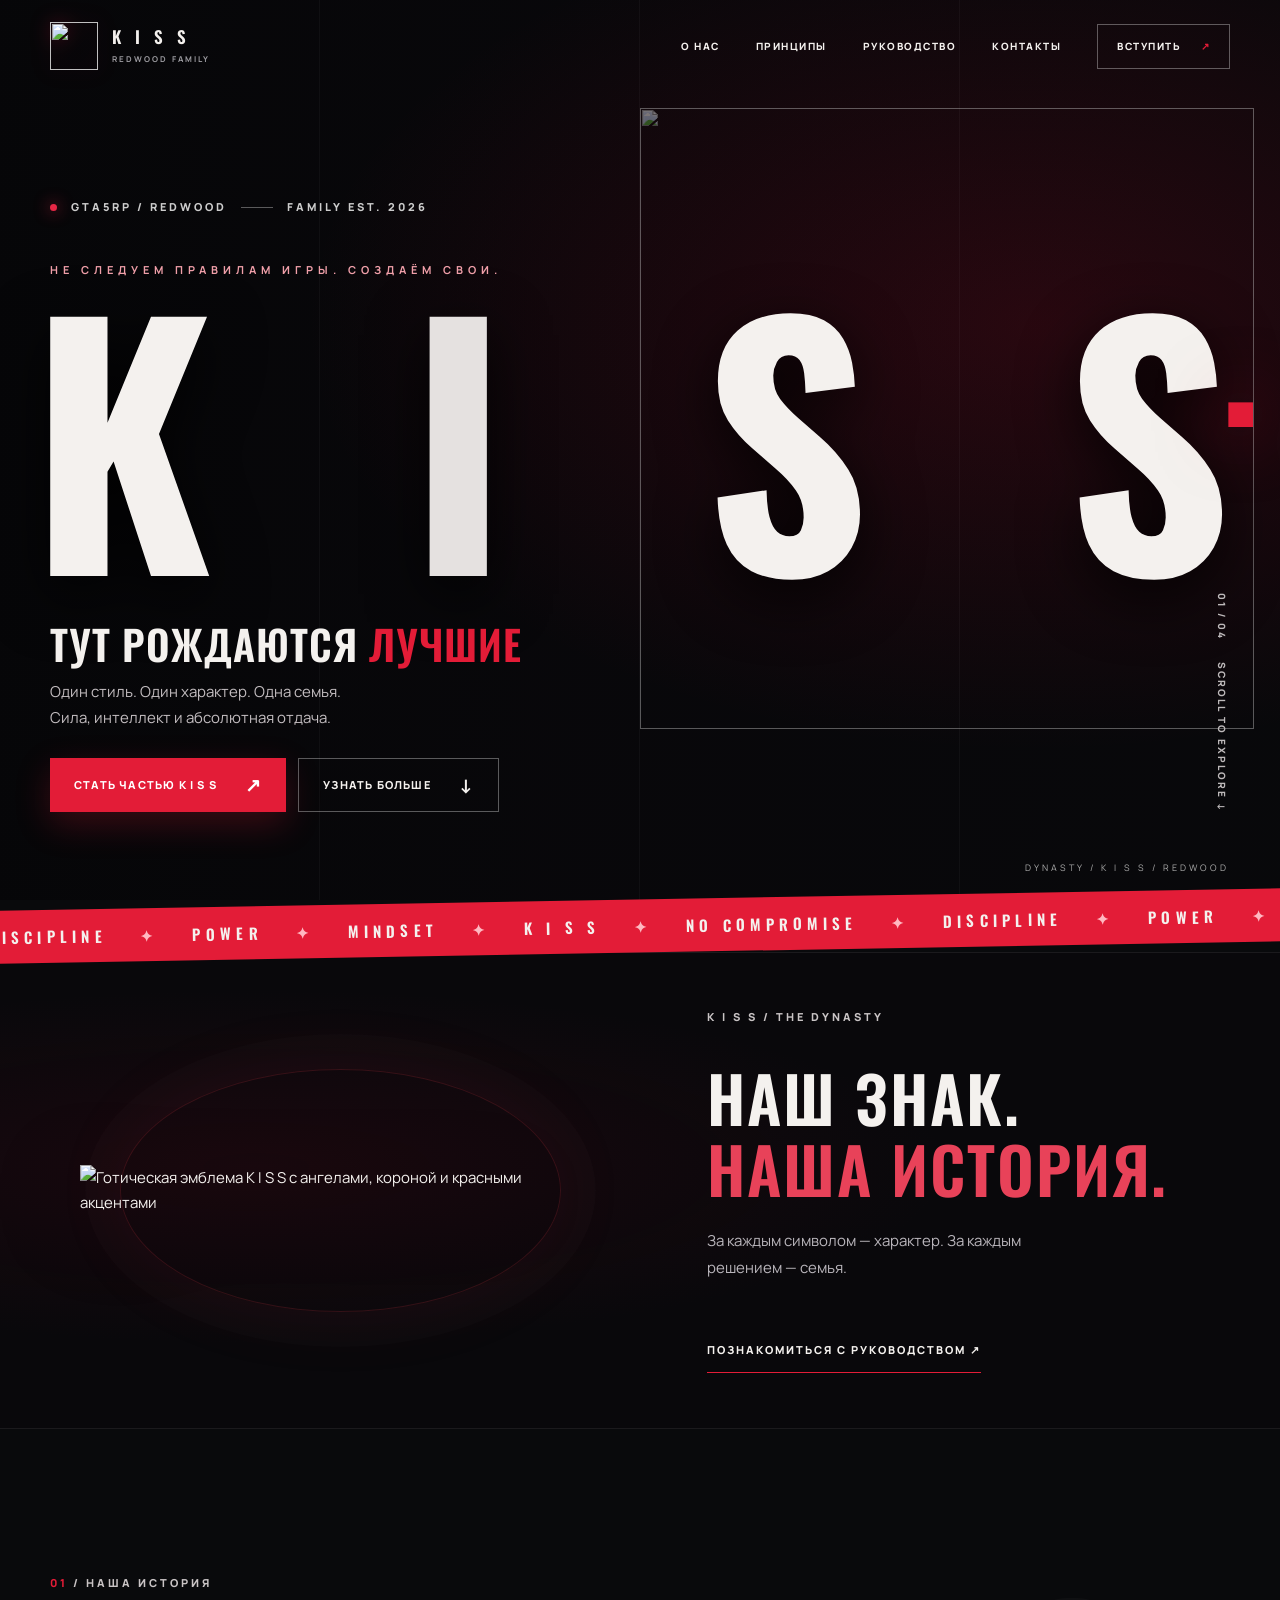
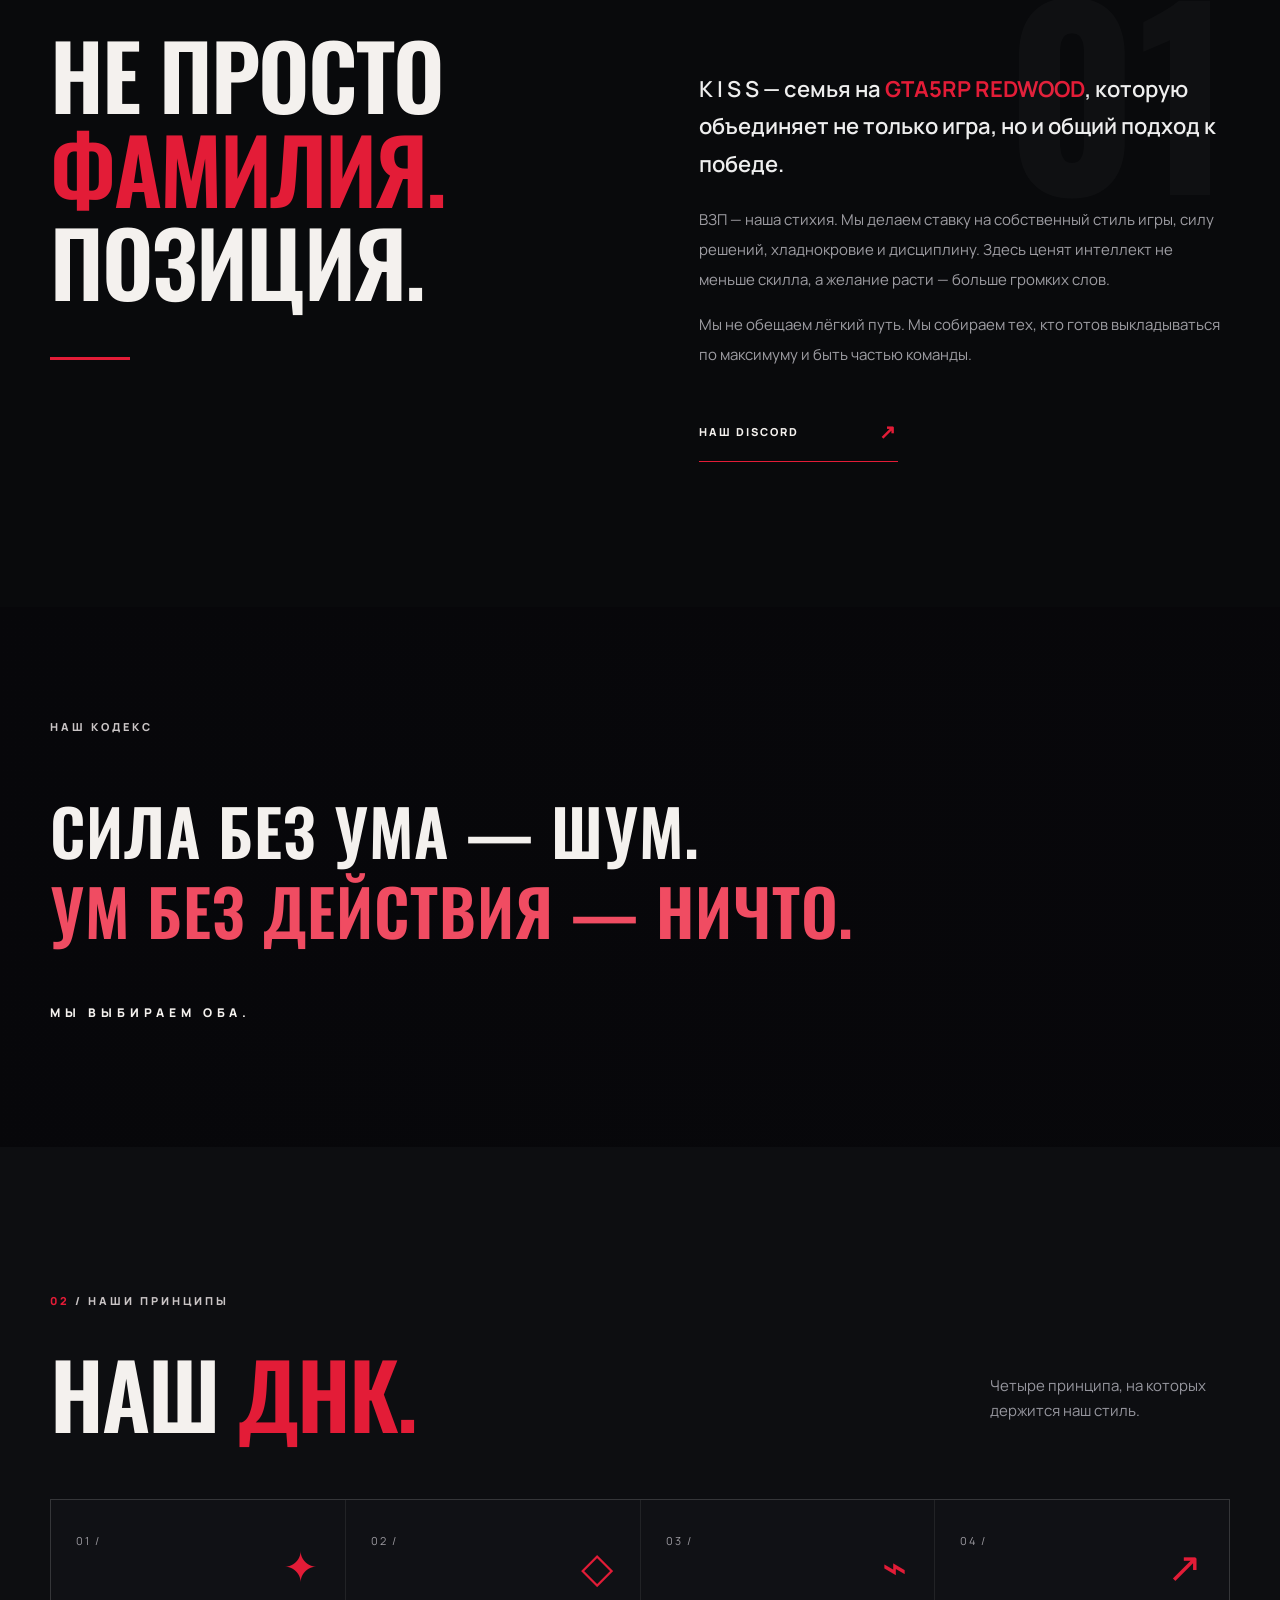
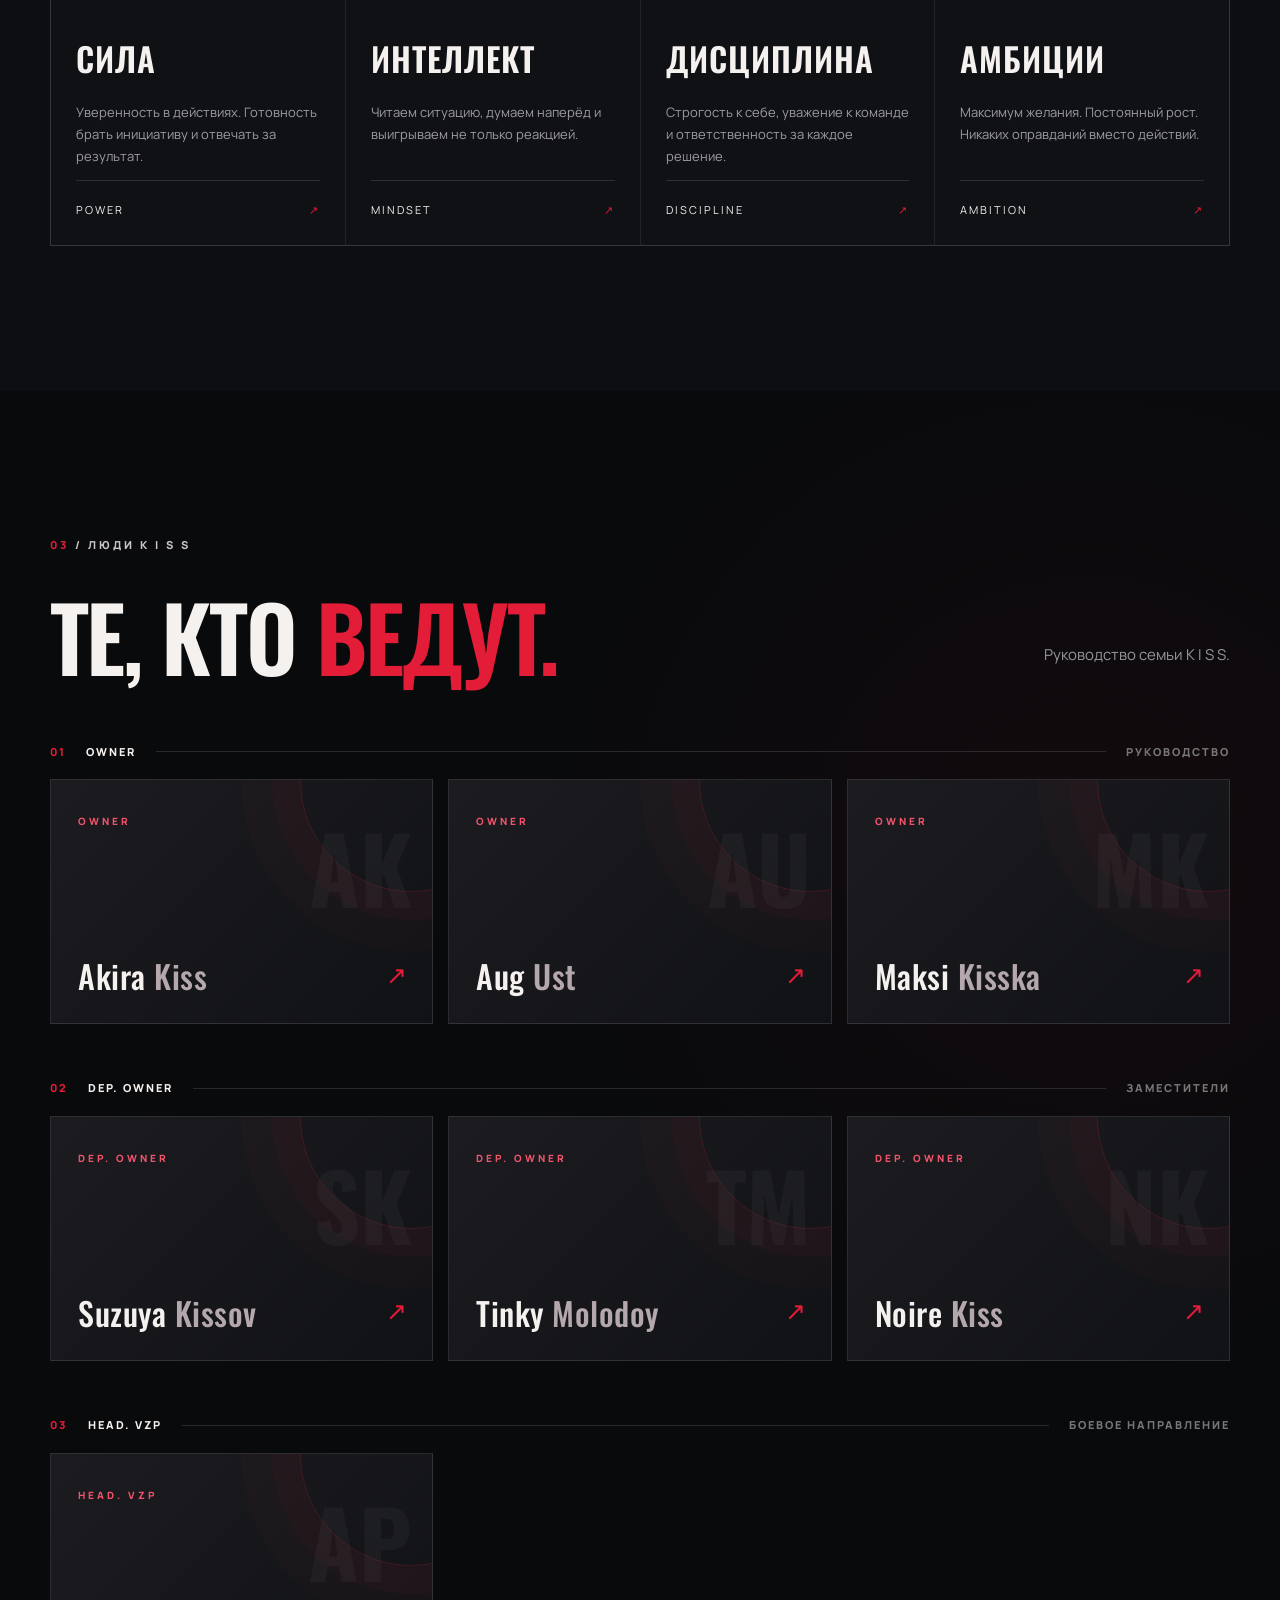
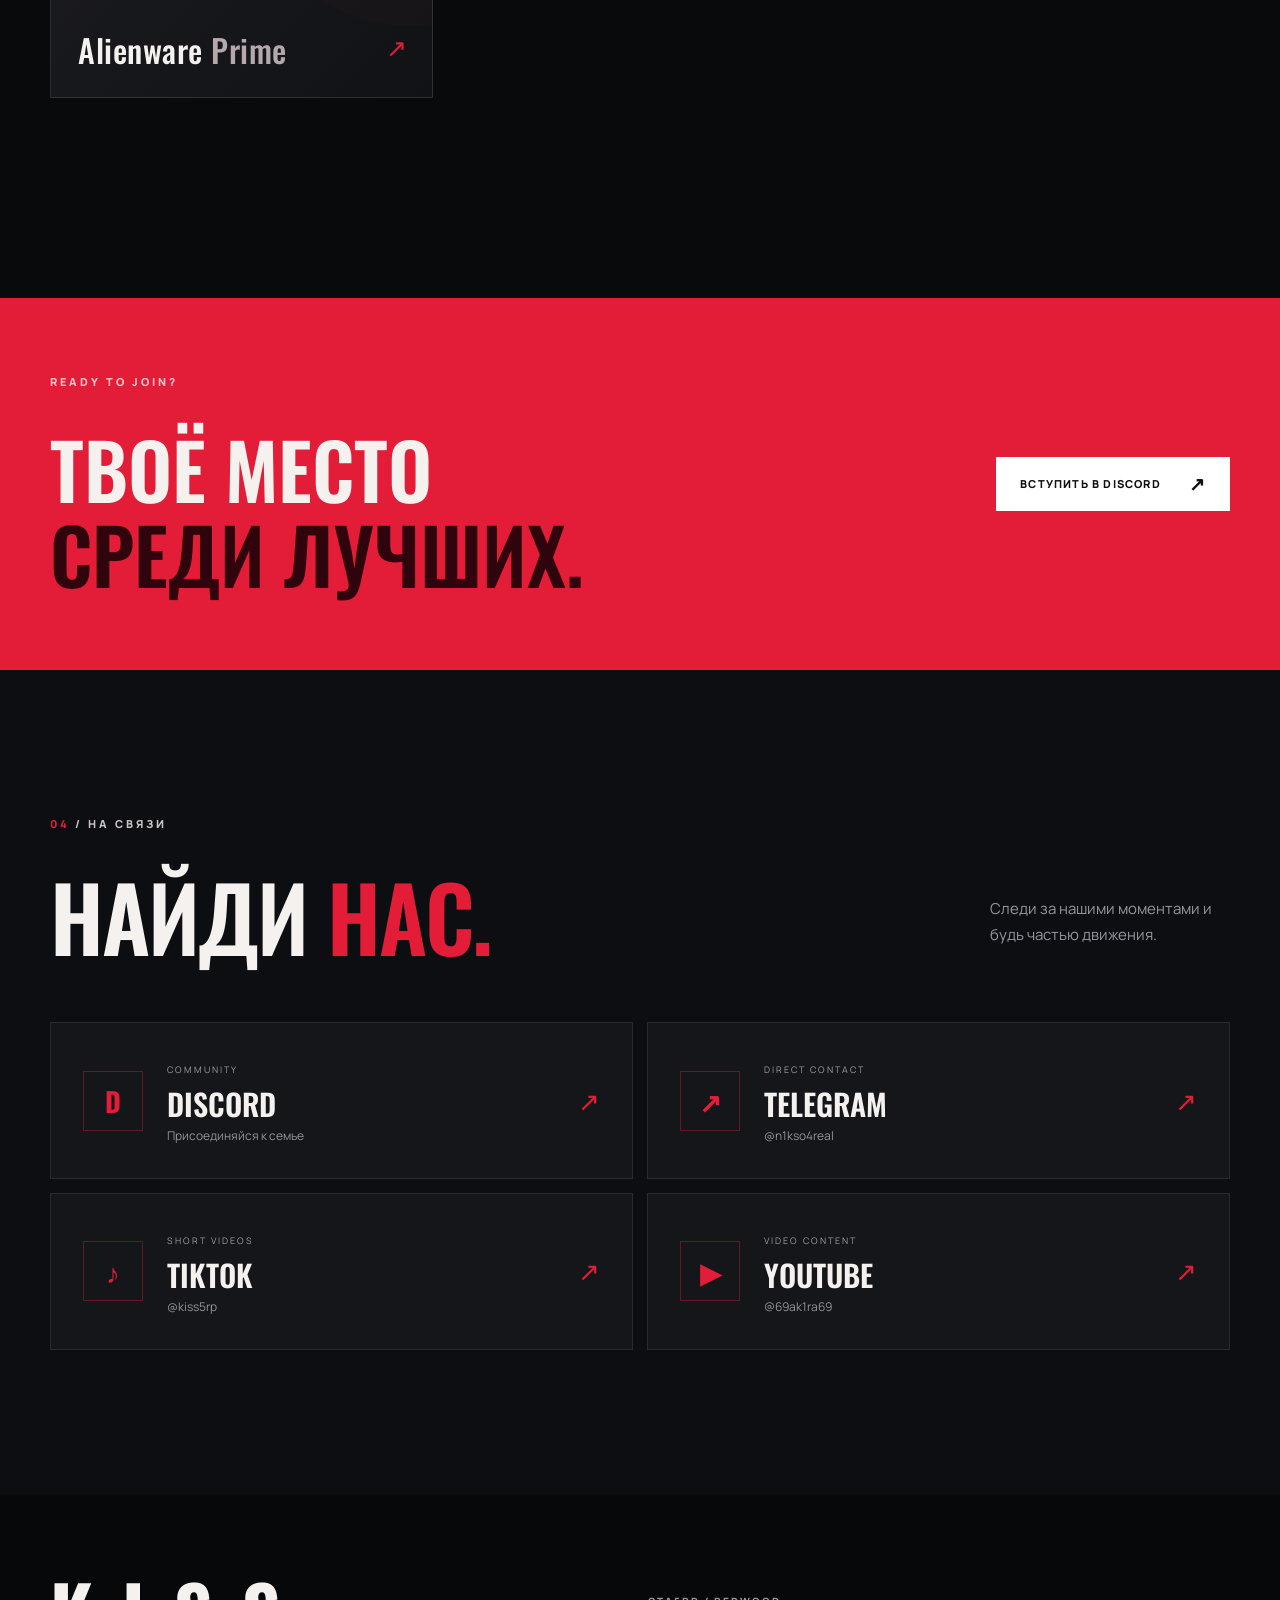
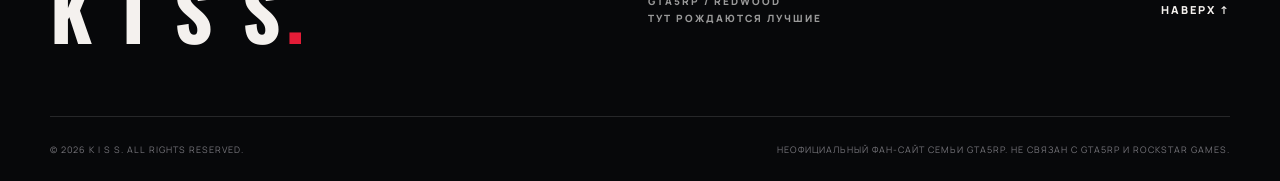
==== index.html @ 3b46d22e "Add files via upload" ====
<!doctype html><html lang="ru"><head><meta charset="utf-8"><meta name="viewport" content="width=device-width, initial-scale=1"><meta name="theme-color" content="#08090b"><meta name="description" content="K I S S — семья GTA5RP REDWOOD. Тут рождаются лучшие. ВЗП, дисциплина, стиль и характер. Присоединяйся к K I S S."><meta property="og:type" content="website"><meta property="og:title" content="K I S S — Тут рождаются лучшие"><meta property="og:description" content="Официальный сайт семьи K I S S на GTA5RP REDWOOD"><meta property="og:image" content="assets/kiss-banner.webp"><title>K I S S — Тут рождаются лучшие | GTA5RP REDWOOD</title><link rel="icon" type="image/svg+xml" href="assets/favicon.svg"><link rel="preconnect" href="https://fonts.googleapis.com"><link rel="preconnect" href="https://fonts.gstatic.com" crossorigin><link href="https://fonts.googleapis.com/css2?family=Manrope:wght@400;500;600;700;800&family=Oswald:wght@400;500;600;700&display=swap" rel="stylesheet"><link rel="stylesheet" href="styles.css"><script defer src="script.js"></script></head><body><div class="progress" id="progress"></div><div class="noise" aria-hidden="true"></div><header class="header" id="header"><a class="brand" href="#home" aria-label="KISS — на главную"><img class="brand-emblem" src="assets/kiss-logo-transparent.png" alt="" width="48" height="48"><span class="brand-word">K I S S<small>REDWOOD FAMILY</small></span></a><nav class="nav" id="nav" aria-label="Основная навигация"><a href="#about">О НАС</a><a href="#values">ПРИНЦИПЫ</a><a href="#leadership">РУКОВОДСТВО</a><a href="#contact">КОНТАКТЫ</a><a class="nav-join" href="https://discord.gg/c2Ax8FFtsc" target="_blank" rel="noopener noreferrer">ВСТУПИТЬ <span>↗</span></a></nav><button class="menu-toggle" id="menuToggle" aria-label="Открыть меню" aria-expanded="false" aria-controls="nav"><span></span><span></span><span></span></button></header><main><section class="hero" id="home"><div class="hero-bg"></div><div class="hero-glow"></div><div class="hero-lines"></div><img class="hero-emblem" src="assets/kiss-logo-transparent.png" alt="" aria-hidden="true" fetchpriority="high"><div class="hero-inner container"><div class="hero-overline reveal"><span class="status-dot"></span> GTA5RP / REDWOOD <span class="overline-rule"></span> FAMILY EST. 2026</div><p class="hero-kicker reveal">НЕ СЛЕДУЕМ ПРАВИЛАМ ИГРЫ. СОЗДАЁМ СВОИ.</p><h1 class="hero-title reveal" aria-label="KISS"><span>K</span><span>I</span><span>S</span><span>S<span class="title-period">.</span></span></h1><div class="hero-bottom reveal"><div><h2>ТУТ РОЖДАЮТСЯ <em>ЛУЧШИЕ</em></h2><p>Один стиль. Один характер. Одна семья.<br>Сила, интеллект и абсолютная отдача.</p><div class="hero-buttons"><a class="button button-red" href="https://discord.gg/c2Ax8FFtsc" target="_blank" rel="noopener noreferrer">СТАТЬ ЧАСТЬЮ K I S S <span>↗</span></a><a class="button button-outline" href="#about">УЗНАТЬ БОЛЬШЕ <span>↓</span></a></div></div><div class="hero-side"><span>01 / 04</span><span>SCROLL TO EXPLORE ↓</span></div></div></div><div class="hero-index">DYNASTY / K I S S / REDWOOD</div></section><div class="ticker" aria-label="Девиз семьи"><div class="ticker-track" aria-hidden="true"><span>DISCIPLINE <b>✦</b> POWER <b>✦</b> MINDSET <b>✦</b> K I S S <b>✦</b> NO COMPROMISE <b>✦</b> DISCIPLINE <b>✦</b> POWER <b>✦</b> MINDSET <b>✦</b> K I S S <b>✦</b> NO COMPROMISE <b>✦</b></span><span>DISCIPLINE <b>✦</b> POWER <b>✦</b> MINDSET <b>✦</b> K I S S <b>✦</b> NO COMPROMISE <b>✦</b> DISCIPLINE <b>✦</b> POWER <b>✦</b> MINDSET <b>✦</b> K I S S <b>✦</b> NO COMPROMISE <b>✦</b></span></div></div><section class="brand-reveal" aria-label="Эмблема семьи K I S S"><div class="container brand-reveal-inner"><div class="brand-reveal-art"><img src="assets/kiss-logo-transparent.png" alt="Готическая эмблема K I S S с ангелами, короной и красными акцентами" loading="lazy"></div><div class="brand-reveal-copy"><div class="eyebrow">K I S S / THE DYNASTY</div><h2>НАШ ЗНАК.<br><span>НАША ИСТОРИЯ.</span></h2><p>За каждым символом — характер. За каждым решением — семья.</p><a href="#leadership" class="text-link">ПОЗНАКОМИТЬСЯ С РУКОВОДСТВОМ ↗</a></div></div></section><section class="section about" id="about"><div class="container about-grid"><div class="section-left reveal"><div class="eyebrow"><span>01</span> / НАША ИСТОРИЯ</div><h2 class="section-title">НЕ ПРОСТО<br><span>ФАМИЛИЯ.</span><br>ПОЗИЦИЯ.</h2><div class="red-line"></div></div><div class="about-right reveal"><div class="section-watermark">01</div><p class="lead">K I S S — семья на <strong>GTA5RP REDWOOD</strong>, которую объединяет не только игра, но и общий подход к победе.</p><p>ВЗП — наша стихия. Мы делаем ставку на собственный стиль игры, силу решений, хладнокровие и дисциплину. Здесь ценят интеллект не меньше скилла, а желание расти — больше громких слов.</p><p>Мы не обещаем лёгкий путь. Мы собираем тех, кто готов выкладываться по максимуму и быть частью команды.</p><a class="text-link" href="https://discord.gg/c2Ax8FFtsc" target="_blank" rel="noopener noreferrer">НАШ DISCORD <span>↗</span></a></div></div></section><section class="statement"><div class="statement-shade"></div><div class="container statement-content reveal"><div class="eyebrow">НАШ КОДЕКС</div><h2>СИЛА БЕЗ УМА — ШУМ.<br><span>УМ БЕЗ ДЕЙСТВИЯ — НИЧТО.</span></h2><p>МЫ ВЫБИРАЕМ ОБА.</p></div></section><section class="section principles" id="values"><div class="container"><div class="section-heading reveal"><div><div class="eyebrow"><span>02</span> / НАШИ ПРИНЦИПЫ</div><h2 class="section-title">НАШ <span>ДНК.</span></h2></div><p>Четыре принципа, на которых держится наш стиль.</p></div><div class="principle-grid"><article class="principle reveal"><div class="principle-top"><span>01 /</span><span class="symbol">✦</span></div><h3>СИЛА</h3><p>Уверенность в действиях. Готовность брать инициативу и отвечать за результат.</p><div class="card-bottom">POWER <span>↗</span></div></article><article class="principle reveal"><div class="principle-top"><span>02 /</span><span class="symbol">◇</span></div><h3>ИНТЕЛЛЕКТ</h3><p>Читаем ситуацию, думаем наперёд и выигрываем не только реакцией.</p><div class="card-bottom">MINDSET <span>↗</span></div></article><article class="principle reveal"><div class="principle-top"><span>03 /</span><span class="symbol">⌁</span></div><h3>ДИСЦИПЛИНА</h3><p>Строгость к себе, уважение к команде и ответственность за каждое решение.</p><div class="card-bottom">DISCIPLINE <span>↗</span></div></article><article class="principle reveal"><div class="principle-top"><span>04 /</span><span class="symbol">↗</span></div><h3>АМБИЦИИ</h3><p>Максимум желания. Постоянный рост. Никаких оправданий вместо действий.</p><div class="card-bottom">AMBITION <span>↗</span></div></article></div></div></section><section class="section leadership" id="leadership"><div class="container"><div class="section-heading reveal"><div><div class="eyebrow"><span>03</span> / ЛЮДИ K I S S</div><h2 class="section-title">ТЕ, КТО <span>ВЕДУТ.</span></h2></div><p>Руководство семьи K I S S.</p></div><div class="leader-group reveal"><div class="group-title"><span>01</span> OWNER <i></i><span>РУКОВОДСТВО</span></div><div class="leader-grid"><article class="leader"><div class="leader-mark">AK</div><span class="leader-role">OWNER</span><h3>Akira <span>Kiss</span></h3><div class="leader-arrow">↗</div></article><article class="leader"><div class="leader-mark">AU</div><span class="leader-role">OWNER</span><h3>Aug <span>Ust</span></h3><div class="leader-arrow">↗</div></article><article class="leader"><div class="leader-mark">MK</div><span class="leader-role">OWNER</span><h3>Maksi <span>Kisska</span></h3><div class="leader-arrow">↗</div></article></div></div><div class="leader-group reveal"><div class="group-title"><span>02</span> DEP. OWNER <i></i><span>ЗАМЕСТИТЕЛИ</span></div><div class="leader-grid"><article class="leader"><div class="leader-mark">SK</div><span class="leader-role">DEP. OWNER</span><h3>Suzuya <span>Kissov</span></h3><div class="leader-arrow">↗</div></article><article class="leader"><div class="leader-mark">TM</div><span class="leader-role">DEP. OWNER</span><h3>Tinky <span>Molodoy</span></h3><div class="leader-arrow">↗</div></article><article class="leader"><div class="leader-mark">NK</div><span class="leader-role">DEP. OWNER</span><h3>Noire <span>Kiss</span></h3><div class="leader-arrow">↗</div></article></div></div><div class="leader-group reveal"><div class="group-title"><span>03</span> HEAD. VZP <i></i><span>БОЕВОЕ НАПРАВЛЕНИЕ</span></div><div class="leader-grid single"><article class="leader"><div class="leader-mark">AP</div><span class="leader-role">HEAD. VZP</span><h3>Alienware <span>Prime</span></h3><div class="leader-arrow">↗</div></article></div></div></div></section><section class="join-banner"><div class="container join-inner reveal"><div><div class="eyebrow">READY TO JOIN?</div><h2>ТВОЁ МЕСТО<br><span>СРЕДИ ЛУЧШИХ.</span></h2></div><a href="https://discord.gg/c2Ax8FFtsc" class="button button-white" target="_blank" rel="noopener noreferrer">ВСТУПИТЬ В DISCORD <span>↗</span></a></div></section><section class="section contacts" id="contact"><div class="container"><div class="section-heading reveal"><div><div class="eyebrow"><span>04</span> / НА СВЯЗИ</div><h2 class="section-title">НАЙДИ <span>НАС.</span></h2></div><p>Следи за нашими моментами и будь частью движения.</p></div><div class="social-grid"><a class="social reveal" href="https://discord.gg/c2Ax8FFtsc" target="_blank" rel="noopener noreferrer"><div class="social-icon">D</div><div><span>COMMUNITY</span><h3>DISCORD</h3><p>Присоединяйся к семье</p></div><span class="social-arrow">↗</span></a><a class="social reveal" href="https://t.me/n1kso4real" target="_blank" rel="noopener noreferrer"><div class="social-icon">↗</div><div><span>DIRECT CONTACT</span><h3>TELEGRAM</h3><p>@n1kso4real</p></div><span class="social-arrow">↗</span></a><a class="social reveal" href="https://www.tiktok.com/@kiss5rp" target="_blank" rel="noopener noreferrer"><div class="social-icon">♪</div><div><span>SHORT VIDEOS</span><h3>TIKTOK</h3><p>@kiss5rp</p></div><span class="social-arrow">↗</span></a><a class="social reveal" href="https://youtube.com/@69ak1ra69?si=kZsEJ0E_-ie5-EGe" target="_blank" rel="noopener noreferrer"><div class="social-icon">▶</div><div><span>VIDEO CONTENT</span><h3>YOUTUBE</h3><p>@69ak1ra69</p></div><span class="social-arrow">↗</span></a></div></div></section></main><footer class="footer"><div class="container footer-top"><div class="footer-logo">K I S S<span>.</span></div><div>GTA5RP / REDWOOD<br>ТУТ РОЖДАЮТСЯ ЛУЧШИЕ</div><a href="#home">НАВЕРХ ↑</a></div><div class="container footer-bottom"><span>© <span id="year">2026</span> K I S S. ALL RIGHTS RESERVED.</span><span>НЕОФИЦИАЛЬНЫЙ ФАН-САЙТ СЕМЬИ GTA5RP. НЕ СВЯЗАН С GTA5RP И ROCKSTAR GAMES.</span></div></footer></body></html>
---- styles.css ----
:root{--bg:#090a0c;--surface:#111216;--muted:#9999a1;--red:#e31c37;--line:#ffffff20;--white:#f4f1ee}*{box-sizing:border-box}html{scroll-behavior:smooth;scroll-padding-top:90px}body{margin:0;background:var(--bg);color:var(--white);font:15px/1.7 Manrope,Arial,sans-serif;overflow-x:hidden}::selection{background:var(--red);color:#fff}a{color:inherit;text-decoration:none}button{font:inherit}button,a{-webkit-tap-highlight-color:transparent}a:focus-visible,button:focus-visible{outline:2px solid #ff7181;outline-offset:5px}.container{width:min(1320px,calc(100% - 100px));margin:auto}.noise{position:fixed;inset:0;z-index:20;pointer-events:none;opacity:.1;background-image:url('assets/noise.svg');background-size:180px}.progress{position:fixed;top:0;left:0;height:2px;width:0;background:var(--red);z-index:101;box-shadow:0 0 20px var(--red)}.header{height:92px;display:flex;align-items:center;justify-content:space-between;padding:0 max(50px,calc((100vw - 1320px)/2));position:fixed;z-index:100;top:0;left:0;right:0;transition:background .3s,height .3s,border .3s}.header.scrolled{height:76px;background:#08090bed;backdrop-filter:blur(18px);border-bottom:1px solid var(--line)}.brand{display:flex;gap:14px;align-items:center}.brand-icon{font:700 39px/.9 Oswald;letter-spacing:-5px}.brand-icon .red{color:var(--red)}.brand-word{font:600 17px/1.1 Oswald;letter-spacing:5px}.brand-word small{display:block;font:700 8px Manrope;letter-spacing:2px;color:#9d9ca1;margin-top:7px}.nav{display:flex;gap:36px;align-items:center}.nav>a{font-size:10px;letter-spacing:1.5px;font-weight:800;transition:color .2s}.nav>a:hover{color:#ff5268}.nav .nav-join{padding:13px 19px;border:1px solid #ffffff55}.nav-join span{color:var(--red);margin-left:16px}.menu-toggle{display:none}.hero{min-height:790px;height:min(920px,100svh);position:relative;isolation:isolate;display:flex;align-items:center;overflow:hidden;background:#08090b}.hero-bg{position:absolute;inset:0;z-index:-3;background:linear-gradient(90deg,#06070ae8 4%,#09090bd1 50%,#08090b6b 100%),linear-gradient(0deg,#08090b 0%,transparent 34%),url('assets/cinematic-bg.svg') center/cover no-repeat}.hero-glow{position:absolute;inset:-20%;z-index:-2;background:radial-gradient(ellipse at 72% 40%,#b5092730,transparent 40%);animation:breathe 7s ease-in-out infinite}.hero-lines{position:absolute;inset:0;z-index:-1;background:repeating-linear-gradient(90deg,transparent 0,transparent calc(25% - 1px),#ffffff09 calc(25% - 1px),#ffffff09 25%);mask-image:linear-gradient(90deg,transparent,#000 20%,#000 80%,transparent)}.hero-inner{padding-top:110px}.hero-overline,.eyebrow{font-size:11px;font-weight:800;letter-spacing:3px}.hero-overline{display:flex;align-items:center;gap:14px;color:#ccc}.status-dot{width:7px;height:7px;border-radius:50%;background:#e52745;box-shadow:0 0 16px #e52745;animation:breathe 2s infinite}.overline-rule{height:1px;width:32px;background:#ffffff55}.hero-kicker{font-size:11px;letter-spacing:5px;font-weight:700;color:#f1a0aa;margin:44px 0 0}.hero-title{font:700 clamp(160px,25vw,390px)/.95 Oswald,sans-serif;letter-spacing:-.055em;display:flex;justify-content:space-between;margin:0 -12px 10px -19px;text-shadow:0 18px 60px #000c}.hero-title>span{display:inline-block}.hero-title>span:nth-child(2){color:#e5e1e0}.title-period{color:var(--red);font-size:.5em;vertical-align:top;margin-left:8px;text-shadow:0 0 70px #e31c3788}.hero-bottom{display:flex;align-items:end;justify-content:space-between;gap:30px}.hero-bottom h2{font:600 clamp(26px,3.2vw,48px)/1.15 Oswald;letter-spacing:1px;margin:0 0 12px}.hero-bottom h2 em{color:var(--red);font-style:normal}.hero-bottom p{color:#c3bdc0;margin:0 0 28px}.hero-buttons{display:flex;gap:12px;flex-wrap:wrap}.button{min-height:54px;padding:0 24px;display:inline-flex;align-items:center;justify-content:space-between;gap:28px;font-size:11px;font-weight:800;letter-spacing:1.2px;transition:transform .2s,background .2s,box-shadow .2s}.button:hover{transform:translateY(-4px)}.button span{font-size:19px}.button-red{background:var(--red);color:#fff;box-shadow:0 12px 35px #e31c373b}.button-red:hover{background:#ff304c;box-shadow:0 18px 45px #e31c3766}.button-outline{border:1px solid #ffffff55}.button-outline:hover{background:#ffffff16}.hero-side{display:flex;gap:22px;writing-mode:vertical-rl;font-size:10px;font-weight:800;letter-spacing:2px;color:#bdb9ba}.hero-index{position:absolute;bottom:25px;right:4%;font-size:9px;letter-spacing:3px;color:#aaa}.ticker{overflow:hidden;background:var(--red);padding:15px 0;white-space:nowrap;transform:rotate(-1deg) scale(1.02);position:relative;z-index:2}.ticker-track{display:flex;width:max-content;animation:marquee 33s linear infinite}.ticker-track>span{font:600 15px Oswald;letter-spacing:5px;padding-right:36px}.ticker b{padding:0 24px;color:#ffb8c1}.section{padding:145px 0}.about-grid{display:grid;grid-template-columns:1fr 1fr;gap:10%}.eyebrow{color:#c9c4c5;margin-bottom:35px}.eyebrow span{color:var(--red)}.section-title{font:600 clamp(58px,7vw,110px)/1.04 Oswald;letter-spacing:-2px;margin:0}.section-title span{color:var(--red)}.red-line{width:80px;height:3px;background:var(--red);margin-top:50px}.about-right{position:relative;padding-top:75px}.section-watermark{position:absolute;top:-65px;right:0;color:#ffffff07;font:700 240px Oswald;pointer-events:none}.about-right p{max-width:560px;color:#9e9da3;font-size:15px;line-height:2}.about-right .lead{font-size:22px;line-height:1.7;color:#eee;font-weight:600}.about-right strong{color:var(--red)}.text-link{display:inline-flex;gap:80px;align-items:center;margin-top:30px;border-bottom:1px solid var(--red);padding-bottom:12px;font-weight:800;font-size:11px;letter-spacing:2px}.text-link span{font-size:20px;color:var(--red)}.statement{min-height:540px;position:relative;background:#150b10 url('assets/cinematic-bg.svg') center/cover;display:flex;align-items:center;overflow:hidden}.statement-shade{position:absolute;inset:0;background:linear-gradient(90deg,#07070aec,#07070ab0),linear-gradient(0deg,#09090c99,transparent)}.statement-content{position:relative}.statement h2{font:600 clamp(36px,5vw,76px)/1.25 Oswald;letter-spacing:1px}.statement h2 span{color:#f04c62}.statement p{font-weight:800;letter-spacing:5px;font-size:12px}.principles{background:#0d0e11}.section-heading{display:flex;justify-content:space-between;align-items:end;gap:30px;margin-bottom:60px}.section-heading p{color:#96969e;max-width:240px}.principle-grid{display:grid;grid-template-columns:repeat(4,1fr);gap:1px;background:#ffffff16;border:1px solid #ffffff16}.principle{background:#101115;padding:32px 25px 25px;min-height:345px;display:flex;flex-direction:column;transition:background .3s,transform .3s;position:relative;overflow:hidden}.principle:hover{background:#1d1017;transform:translateY(-6px)}.principle:before{content:"";position:absolute;inset:0 0 auto;height:2px;background:var(--red);transform:scaleX(0);transform-origin:left;transition:transform .3s}.principle:hover:before{transform:scaleX(1)}.principle-top,.card-bottom{display:flex;justify-content:space-between;font-size:11px;letter-spacing:2px;color:#9c9aa0}.symbol{font:42px Oswald;color:var(--red)}.principle h3{font:600 33px Oswald;letter-spacing:1px;margin:40px 0 5px}.principle p{color:#9d9ba1;font-size:13px}.card-bottom{margin-top:auto;border-top:1px solid var(--line);padding-top:20px;color:#eee}.card-bottom span{color:var(--red)}.leadership{background:radial-gradient(ellipse at 85% 30%,#4b0c1924,transparent 35%),#090a0c}.leader-group{margin:55px 0}.group-title{display:flex;align-items:center;gap:20px;font-size:11px;font-weight:800;letter-spacing:2px;margin-bottom:18px}.group-title>span:first-child{color:var(--red)}.group-title i{flex:1;height:1px;background:var(--line)}.group-title>span:last-child{color:#777}.leader-grid{display:grid;grid-template-columns:repeat(3,1fr);gap:15px}.leader-grid.single{grid-template-columns:repeat(3,1fr)}.leader{min-height:245px;border:1px solid #ffffff1b;background:linear-gradient(135deg,#1b1b20,#111216);padding:27px;position:relative;overflow:hidden;transition:border .25s,transform .25s}.leader:hover{border-color:#c31c38;transform:translateY(-5px)}.leader:before{content:"";position:absolute;width:220px;height:220px;border-radius:50%;right:-90px;top:-110px;border:1px solid #d82d4536;box-shadow:0 0 0 28px #d82d4509,0 0 0 60px #d82d4505}.leader-mark{position:absolute;right:20px;top:18px;font:700 92px Oswald;color:#ffffff09}.leader-role{color:#f0546b;font-size:10px;font-weight:800;letter-spacing:3px}.leader h3{position:absolute;left:27px;bottom:24px;margin:0;font:500 32px Oswald;letter-spacing:.5px}.leader h3 span{color:#b4a8ad}.leader-arrow{position:absolute;right:25px;bottom:27px;color:var(--red);font-size:25px}.join-banner{background:var(--red);padding:75px 0;overflow:hidden}.join-inner{display:flex;align-items:center;justify-content:space-between;gap:40px}.join-inner .eyebrow{color:#ffcbd2}.join-inner h2{font:600 clamp(45px,6vw,88px)/1.1 Oswald;margin:0}.join-inner h2 span{color:#30040c}.button-white{background:#fff;color:#111;white-space:nowrap}.button-white:hover{background:#171719;color:#fff}.contacts{background:#0d0e11}.social-grid{display:grid;grid-template-columns:repeat(2,1fr);gap:14px}.social{display:flex;align-items:center;gap:24px;padding:32px;background:#15161a;border:1px solid #ffffff17;transition:background .25s,border .25s,transform .25s}.social:hover{background:#24141b;border-color:#e31c3770;transform:translateY(-4px)}.social-icon{width:60px;height:60px;flex:none;border:1px solid #e31c3760;display:grid;place-items:center;color:var(--red);font:700 27px Oswald}.social div:nth-child(2){flex:1}.social div:nth-child(2)>span{font-size:9px;color:#9e9da2;letter-spacing:2px}.social h3{font:600 30px Oswald;margin:0}.social p{font-size:12px;color:#96949b;margin:0}.social-arrow{color:var(--red);font-size:26px}.footer{background:#07080a;padding:60px 0 24px}.footer-top{display:flex;align-items:center;justify-content:space-between;gap:30px;padding-bottom:50px}.footer-logo{font:700 75px Oswald;letter-spacing:5px}.footer-logo span{color:var(--red)}.footer-top>div:nth-child(2){font-size:10px;font-weight:800;letter-spacing:2px;color:#999}.footer-top>a{font-size:11px;font-weight:800;letter-spacing:2px}.footer-bottom{border-top:1px solid var(--line);padding-top:25px;display:flex;justify-content:space-between;gap:25px;color:#75747a;font-size:9px;letter-spacing:1px}.reveal{opacity:0;transform:translateY(30px);transition:opacity .8s,transform .8s}.reveal.visible{opacity:1;transform:none}@keyframes breathe{50%{opacity:.5;transform:scale(1.08)}}@keyframes marquee{to{transform:translateX(-50%)}}@media(max-width:1000px){.container{width:calc(100% - 64px)}.header{padding:0 32px}.nav{gap:16px}.nav>a{font-size:9px}.hero-title{font-size:25vw}.principle-grid{grid-template-columns:repeat(2,1fr)}.about-grid{gap:6%}.section-title{font-size:65px}}@media(max-width:700px){.container{width:calc(100% - 40px)}.header{height:72px;padding:0 20px}.brand-icon{font-size:33px}.brand-word{font-size:14px}.menu-toggle{display:flex;flex-direction:column;gap:5px;border:0;background:none;padding:12px;cursor:pointer}.menu-toggle span{display:block;width:25px;height:2px;background:#fff;transition:transform .2s,opacity .2s}.menu-toggle.open span:first-child{transform:translateY(7px) rotate(45deg)}.menu-toggle.open span:nth-child(2){opacity:0}.menu-toggle.open span:last-child{transform:translateY(-7px) rotate(-45deg)}.nav{display:none;position:absolute;top:72px;left:0;right:0;background:#0b0c0ff7;backdrop-filter:blur(20px);padding:20px;flex-direction:column;align-items:stretch;gap:0;border-bottom:1px solid #ffffff2a}.nav.open{display:flex}.nav a{padding:14px 10px;font-size:12px}.nav .nav-join{margin-top:12px;text-align:center}.hero{height:auto;min-height:740px;padding:125px 0 75px}.hero-inner{padding-top:30px}.hero-overline{font-size:9px;letter-spacing:1px;gap:9px}.hero-kicker{font-size:9px;letter-spacing:2px;margin-top:70px}.hero-title{font-size:27vw;margin:12px -5px 25px -10px;letter-spacing:-.06em}.title-period{margin-left:2px}.hero-bottom h2{font-size:32px}.hero-bottom p{font-size:13px}.hero-side,.hero-index{display:none}.button{width:100%;min-height:56px}.hero-buttons{width:100%}.ticker{padding:11px 0}.ticker-track>span{font-size:12px}.section{padding:85px 0}.about-grid{grid-template-columns:1fr;gap:20px}.section-title{font-size:clamp(54px,13vw,78px)}.about-right{padding-top:0}.section-watermark{display:none}.about-right .lead{font-size:19px}.about-right p{font-size:14px}.statement{min-height:420px}.statement h2{font-size:35px}.statement p{font-size:10px}.section-heading{display:block;margin-bottom:35px}.section-heading p{max-width:unset}.principle-grid{grid-template-columns:1fr}.principle{min-height:255px}.principle h3{margin-top:18px}.leader-grid,.leader-grid.single{grid-template-columns:1fr}.leader{min-height:185px}.leader h3{font-size:29px}.group-title{gap:8px;font-size:9px}.group-title>span:last-child{display:none}.join-inner{display:block}.join-inner h2{font-size:50px;margin-bottom:35px}.social-grid{grid-template-columns:1fr}.social{padding:22px;gap:16px}.social-icon{width:50px;height:50px}.social h3{font-size:25px}.footer-top{align-items:flex-start;flex-direction:column}.footer-logo{font-size:65px}.footer-bottom{flex-direction:column}.reveal{transform:translateY(18px)}}@media(prefers-reduced-motion:reduce){*,*:before,*:after{scroll-behavior:auto!important;animation:none!important;transition:none!important}.reveal{opacity:1;transform:none}}

/* Official K I S S art direction — supplied family identity */
.hero-bg{background:linear-gradient(90deg,#060608f2 0%,#08070ad9 45%,#08070a72 100%),linear-gradient(0deg,#08090b 0%,transparent 42%),url("assets/kiss-banner.webp") center 46%/cover no-repeat}
.statement{background:#09070a url("assets/kiss-banner.webp") center/cover no-repeat}
.statement-shade{background:linear-gradient(90deg,#07070af5,#07070abb),linear-gradient(0deg,#09090cbb,transparent)}
.brand-emblem{width:48px;height:48px;object-fit:contain;filter:drop-shadow(0 0 10px #cf143d55)}
.hero-emblem{position:absolute;right:2%;top:12%;height:min(69vh,650px);width:min(48vw,650px);object-fit:contain;opacity:.44;z-index:-1;filter:drop-shadow(0 0 45px #d00b3655);animation:emblemFloat 9s ease-in-out infinite;pointer-events:none}
@keyframes emblemFloat{50%{transform:translateY(-18px) scale(1.02)}}
.brand-reveal{position:relative;overflow:hidden;background:radial-gradient(ellipse at 20% 45%,#650a1e2e,transparent 48%),#09080b;border-block:1px solid #ffffff13}
.brand-reveal-inner{display:grid;grid-template-columns:minmax(0,1fr) minmax(0,.9fr);gap:clamp(28px,6vw,100px);align-items:center;padding-top:55px;padding-bottom:55px}
.brand-reveal-art{display:grid;place-items:center;min-height:320px;position:relative}
.brand-reveal-art:before{content:"";position:absolute;inset:12%;border:1px solid #a72c3a40;border-radius:50%;box-shadow:0 0 80px #c5132a12,0 0 0 35px #ffffff03}
.brand-reveal-art img{width:min(100%,520px);height:auto;position:relative;filter:drop-shadow(0 18px 40px #0009)}
.brand-reveal-copy h2{font:600 clamp(36px,5vw,70px)/1.12 Oswald,sans-serif;letter-spacing:.03em;margin:22px 0}
.brand-reveal-copy h2 span{color:#e84259}.brand-reveal-copy p{max-width:390px;color:#b9b5bb;line-height:1.8;margin-bottom:30px}
@media(max-width:800px){.hero-emblem{top:18%;right:-24%;width:90vw;height:55vh;opacity:.28}.brand-reveal-inner{grid-template-columns:1fr;gap:0}.brand-reveal-art{min-height:0}.brand-reveal-art img{max-width:400px}.brand-reveal-copy{padding:0 0 32px}}
@media(prefers-reduced-motion:reduce){.hero-emblem{animation:none}}
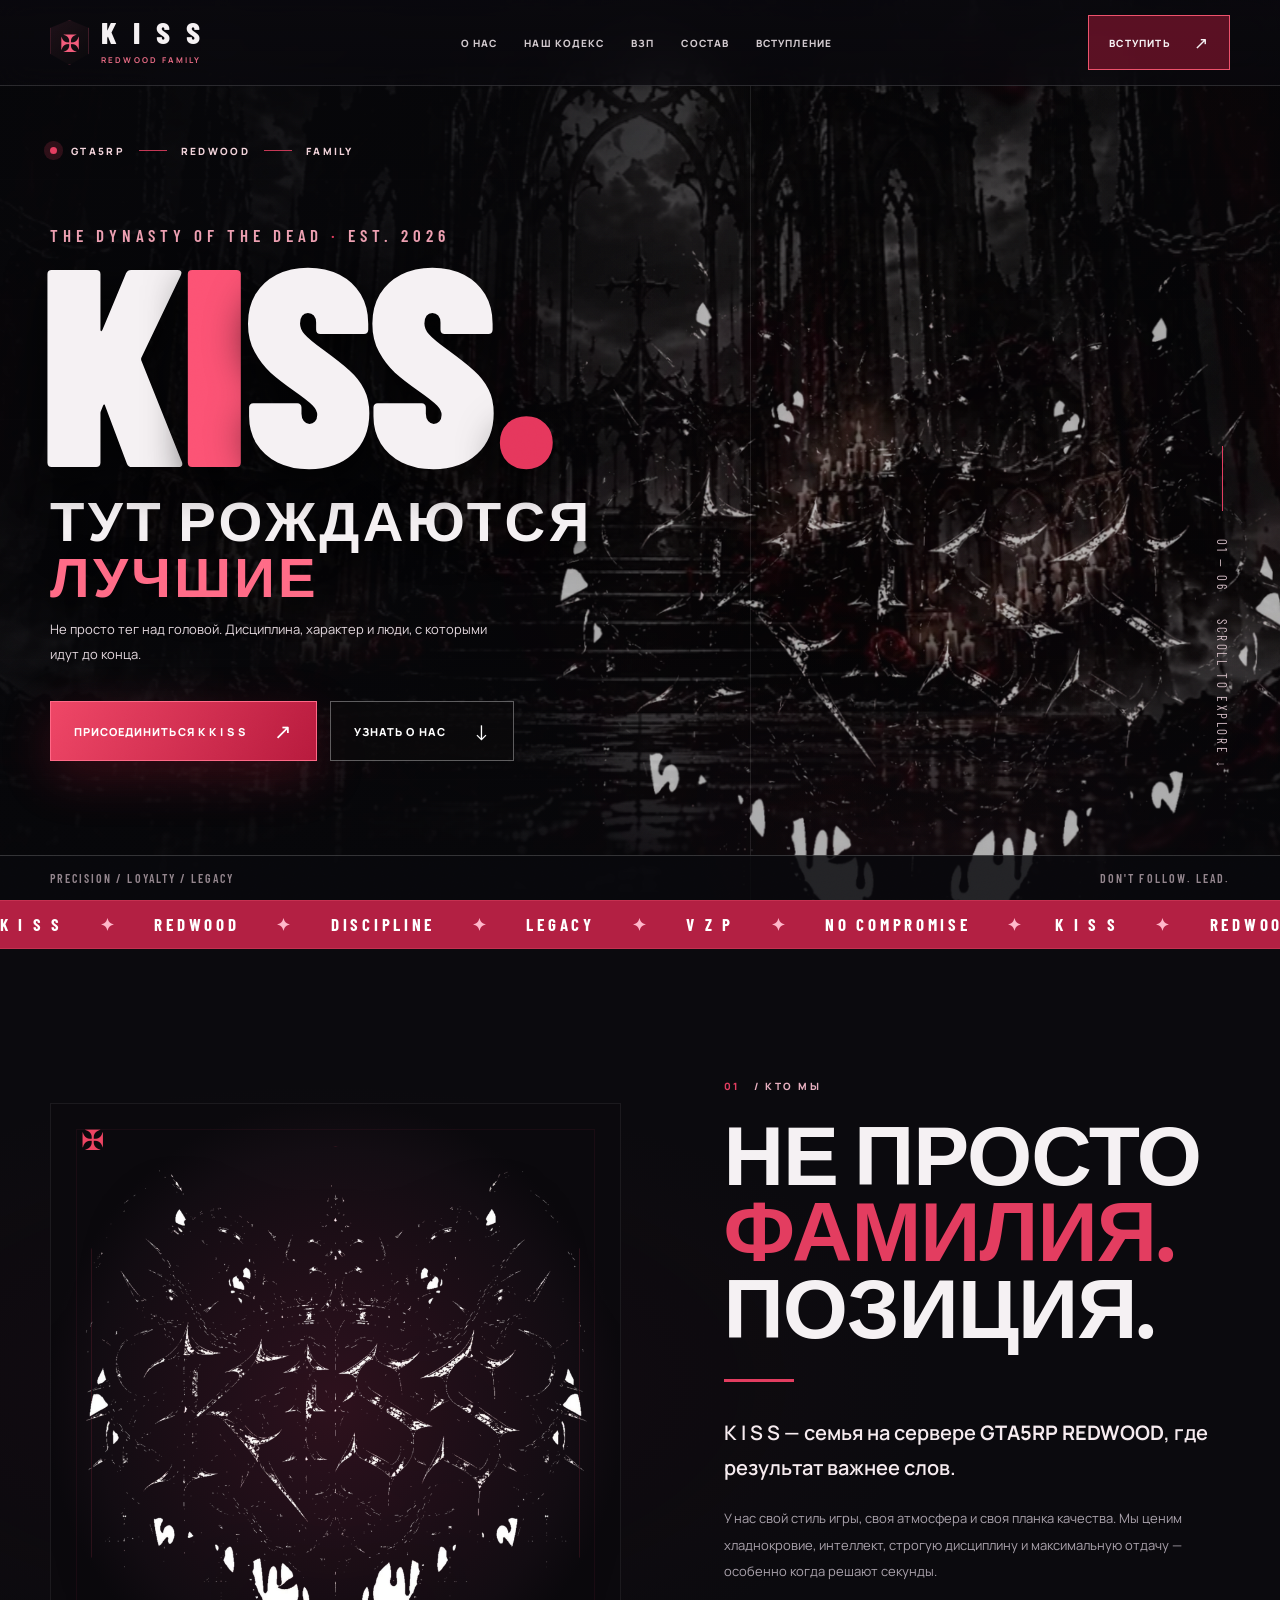
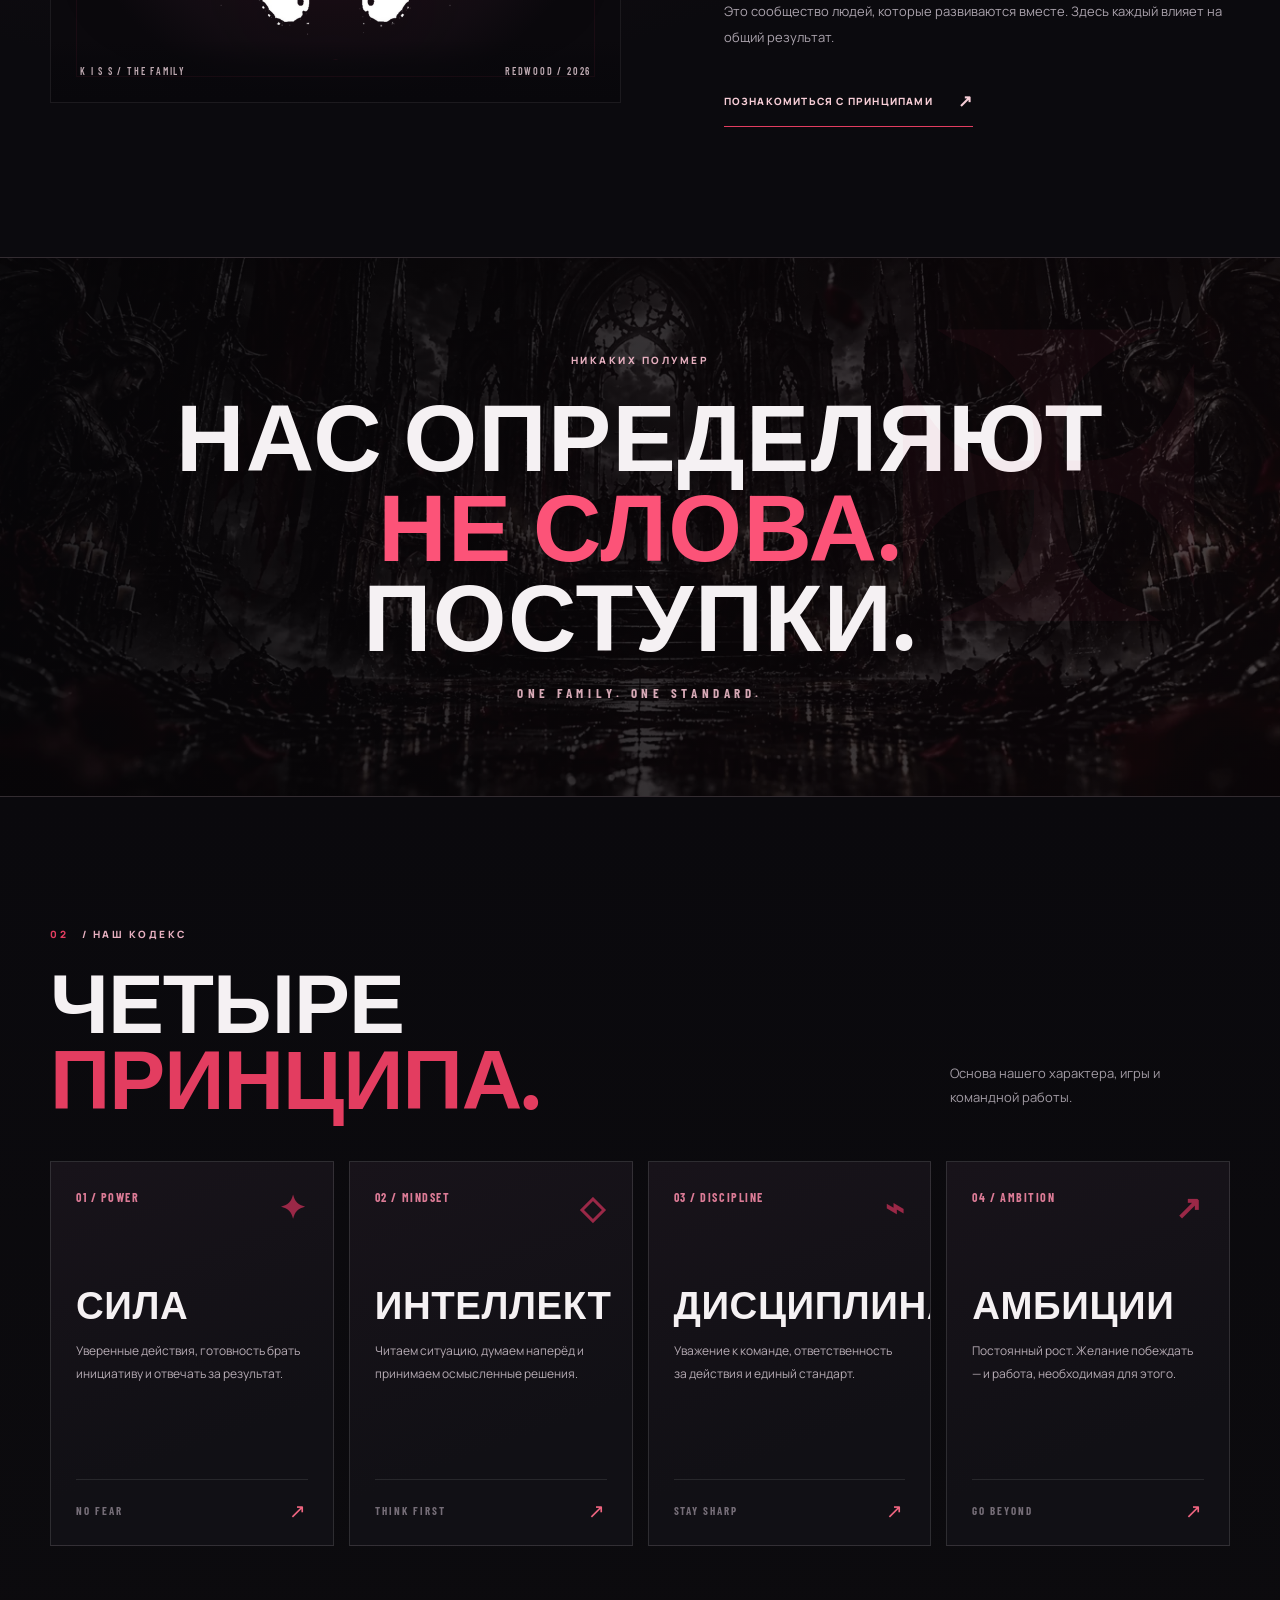
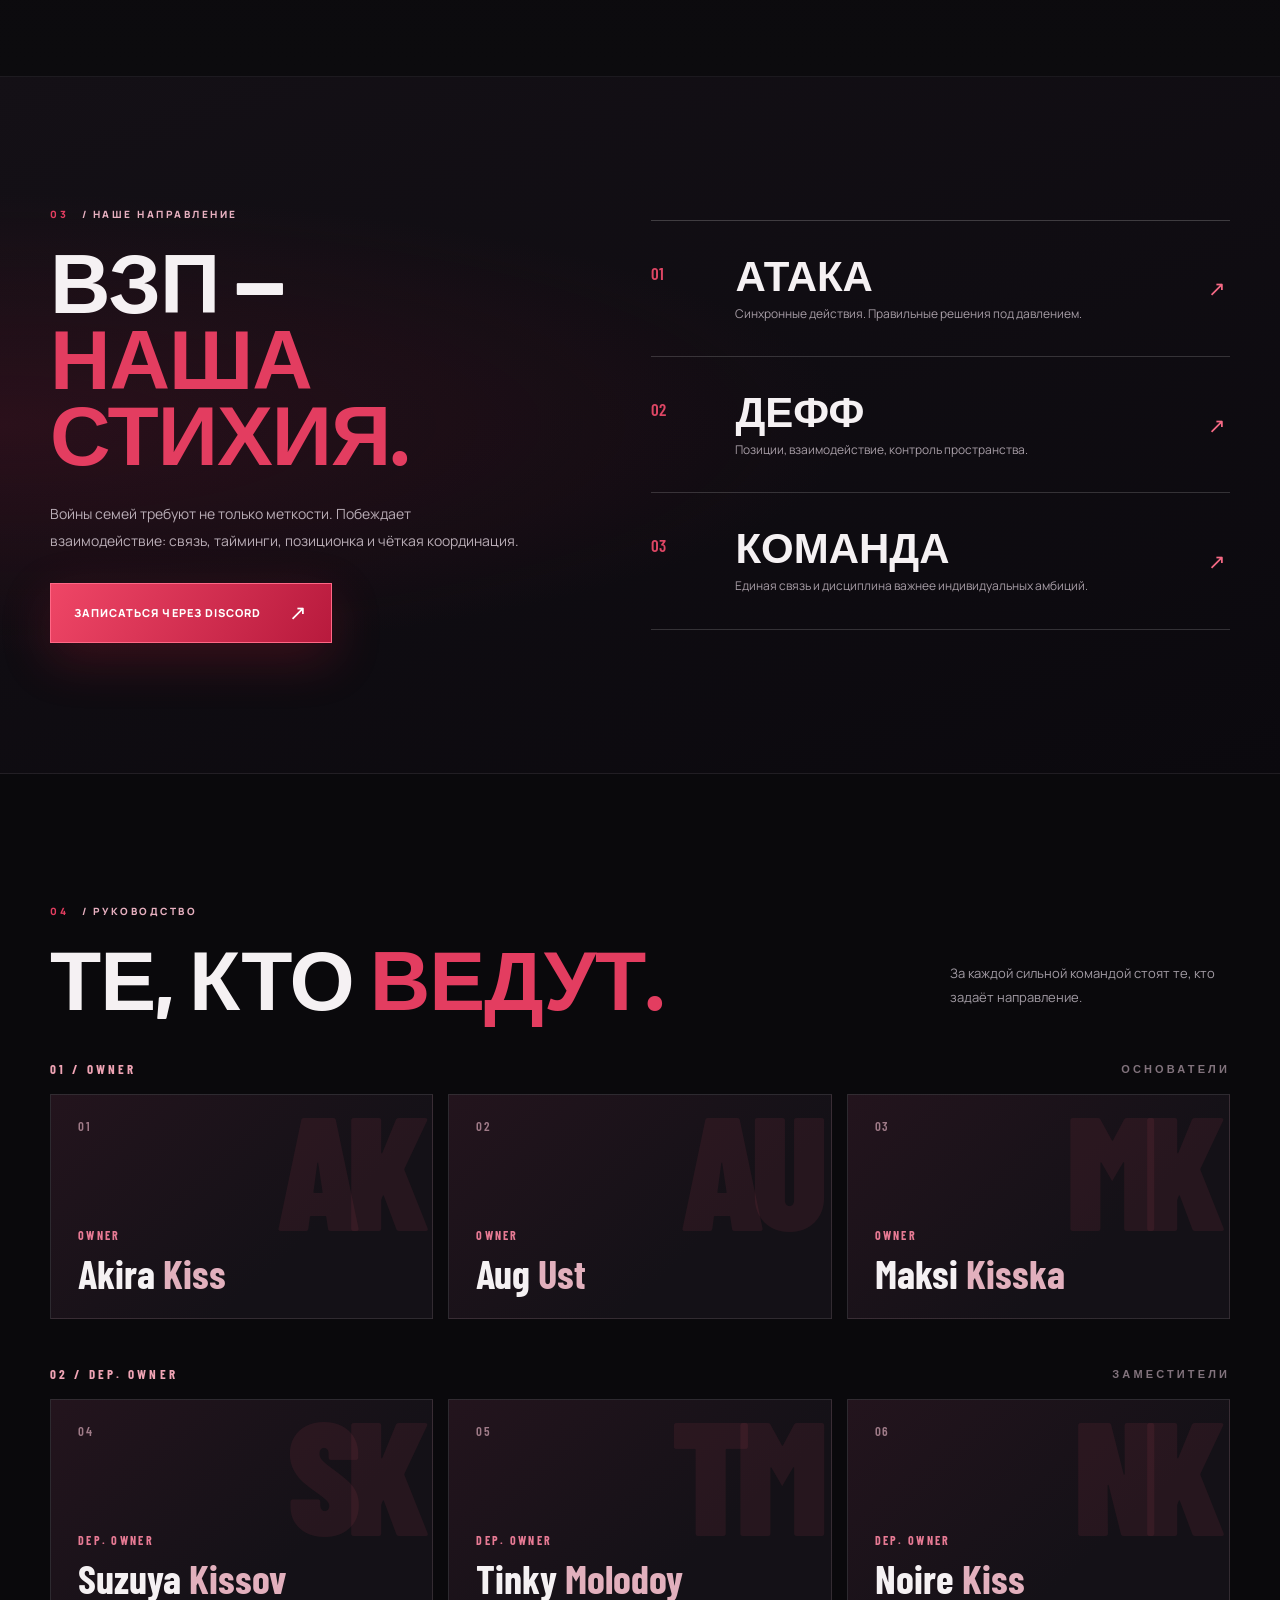
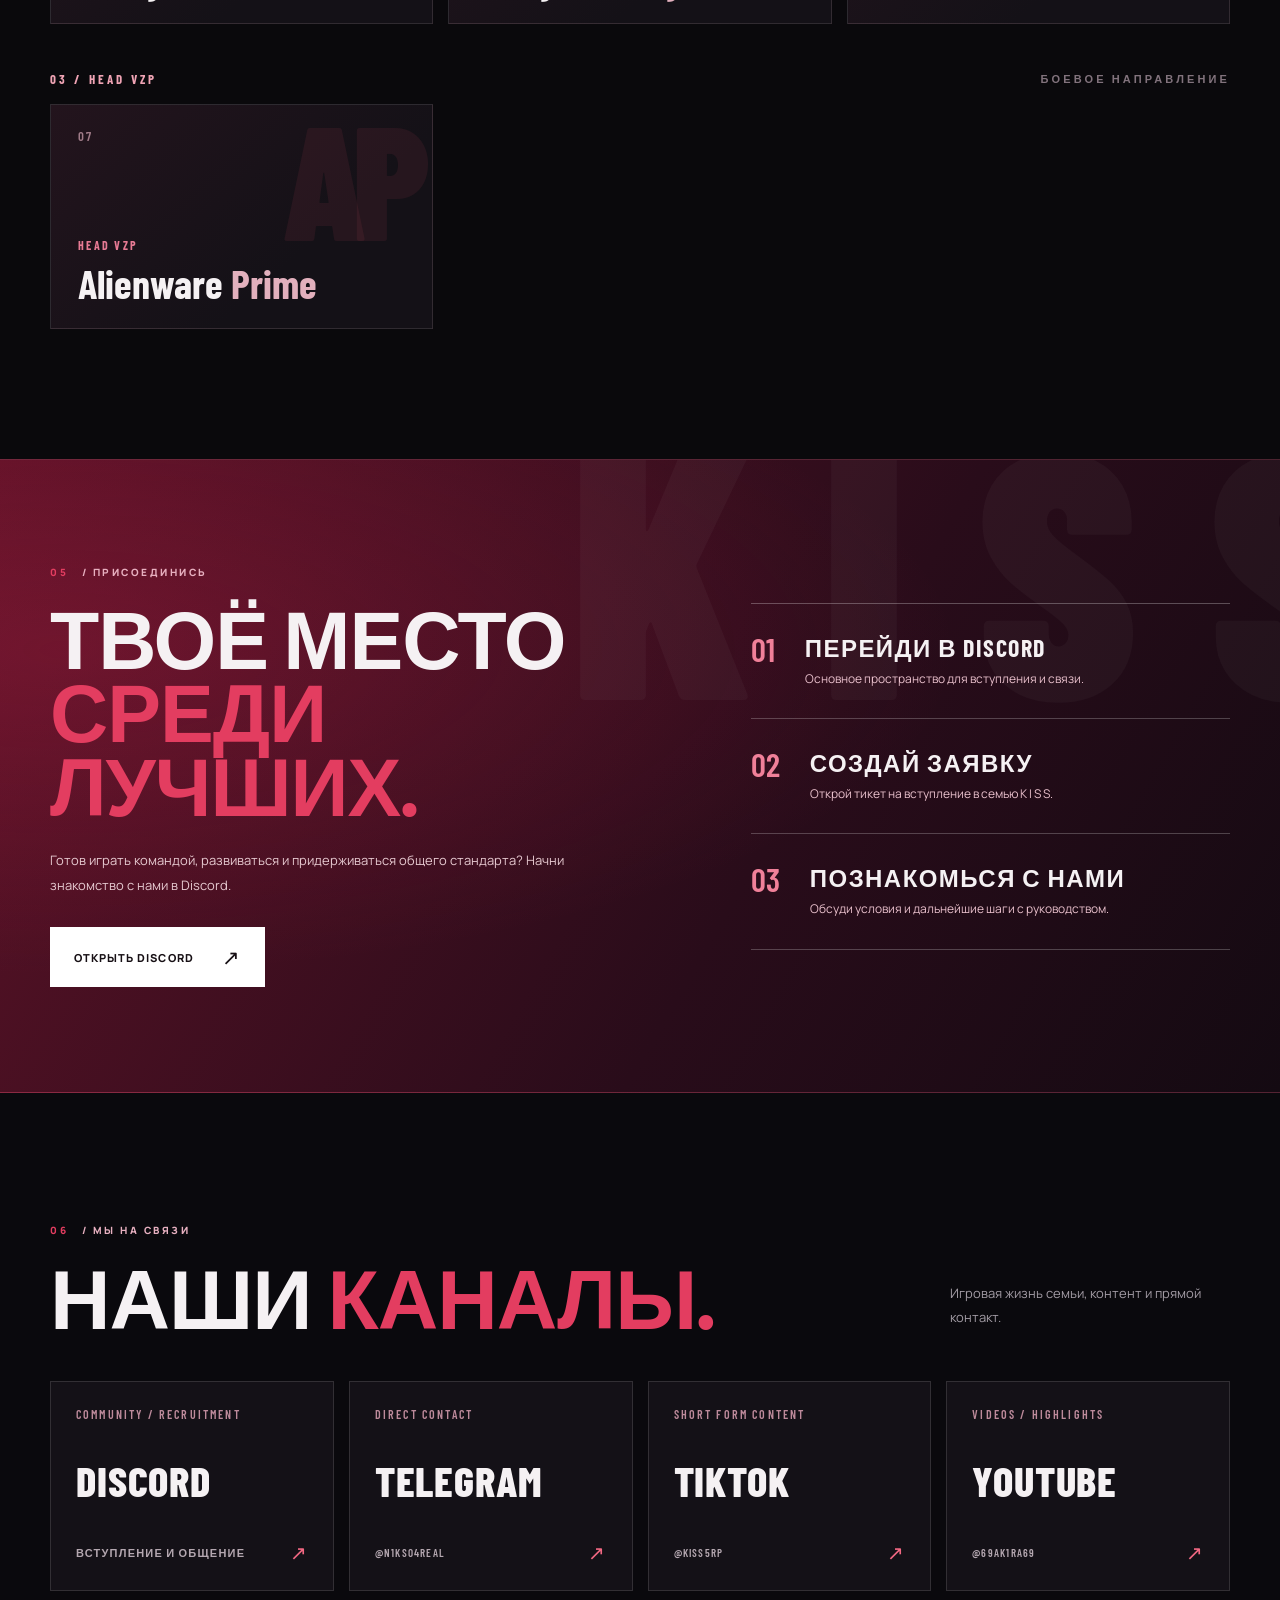
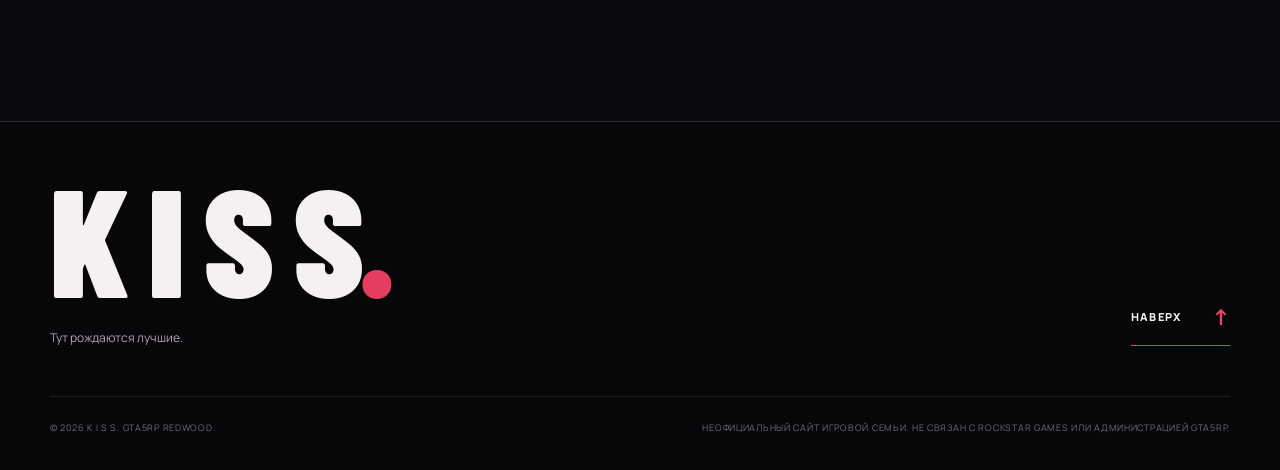
==== commit 01d06073: "Launch KISS Website 2.0: cinematic responsive redesign and optimized brand assets" ====
--- a/index.html
+++ b/index.html
@@ -1 +1,144 @@
-<!doctype html><html lang="ru"><head><meta charset="utf-8"><meta name="viewport" content="width=device-width, initial-scale=1"><meta name="theme-color" content="#08090b"><meta name="description" content="K I S S — семья GTA5RP REDWOOD. Тут рождаются лучшие. ВЗП, дисциплина, стиль и характер. Присоединяйся к K I S S."><meta property="og:type" content="website"><meta property="og:title" content="K I S S — Тут рождаются лучшие"><meta property="og:description" content="Официальный сайт семьи K I S S на GTA5RP REDWOOD"><meta property="og:image" content="assets/kiss-banner.webp"><title>K I S S — Тут рождаются лучшие | GTA5RP REDWOOD</title><link rel="icon" type="image/svg+xml" href="assets/favicon.svg"><link rel="preconnect" href="https://fonts.googleapis.com"><link rel="preconnect" href="https://fonts.gstatic.com" crossorigin><link href="https://fonts.googleapis.com/css2?family=Manrope:wght@400;500;600;700;800&family=Oswald:wght@400;500;600;700&display=swap" rel="stylesheet"><link rel="stylesheet" href="styles.css"><script defer src="script.js"></script></head><body><div class="progress" id="progress"></div><div class="noise" aria-hidden="true"></div><header class="header" id="header"><a class="brand" href="#home" aria-label="KISS — на главную"><img class="brand-emblem" src="assets/kiss-logo-transparent.png" alt="" width="48" height="48"><span class="brand-word">K I S S<small>REDWOOD FAMILY</small></span></a><nav class="nav" id="nav" aria-label="Основная навигация"><a href="#about">О НАС</a><a href="#values">ПРИНЦИПЫ</a><a href="#leadership">РУКОВОДСТВО</a><a href="#contact">КОНТАКТЫ</a><a class="nav-join" href="https://discord.gg/c2Ax8FFtsc" target="_blank" rel="noopener noreferrer">ВСТУПИТЬ <span>↗</span></a></nav><button class="menu-toggle" id="menuToggle" aria-label="Открыть меню" aria-expanded="false" aria-controls="nav"><span></span><span></span><span></span></button></header><main><section class="hero" id="home"><div class="hero-bg"></div><div class="hero-glow"></div><div class="hero-lines"></div><img class="hero-emblem" src="assets/kiss-logo-transparent.png" alt="" aria-hidden="true" fetchpriority="high"><div class="hero-inner container"><div class="hero-overline reveal"><span class="status-dot"></span> GTA5RP / REDWOOD <span class="overline-rule"></span> FAMILY EST. 2026</div><p class="hero-kicker reveal">НЕ СЛЕДУЕМ ПРАВИЛАМ ИГРЫ. СОЗДАЁМ СВОИ.</p><h1 class="hero-title reveal" aria-label="KISS"><span>K</span><span>I</span><span>S</span><span>S<span class="title-period">.</span></span></h1><div class="hero-bottom reveal"><div><h2>ТУТ РОЖДАЮТСЯ <em>ЛУЧШИЕ</em></h2><p>Один стиль. Один характер. Одна семья.<br>Сила, интеллект и абсолютная отдача.</p><div class="hero-buttons"><a class="button button-red" href="https://discord.gg/c2Ax8FFtsc" target="_blank" rel="noopener noreferrer">СТАТЬ ЧАСТЬЮ K I S S <span>↗</span></a><a class="button button-outline" href="#about">УЗНАТЬ БОЛЬШЕ <span>↓</span></a></div></div><div class="hero-side"><span>01 / 04</span><span>SCROLL TO EXPLORE ↓</span></div></div></div><div class="hero-index">DYNASTY / K I S S / REDWOOD</div></section><div class="ticker" aria-label="Девиз семьи"><div class="ticker-track" aria-hidden="true"><span>DISCIPLINE <b>✦</b> POWER <b>✦</b> MINDSET <b>✦</b> K I S S <b>✦</b> NO COMPROMISE <b>✦</b> DISCIPLINE <b>✦</b> POWER <b>✦</b> MINDSET <b>✦</b> K I S S <b>✦</b> NO COMPROMISE <b>✦</b></span><span>DISCIPLINE <b>✦</b> POWER <b>✦</b> MINDSET <b>✦</b> K I S S <b>✦</b> NO COMPROMISE <b>✦</b> DISCIPLINE <b>✦</b> POWER <b>✦</b> MINDSET <b>✦</b> K I S S <b>✦</b> NO COMPROMISE <b>✦</b></span></div></div><section class="brand-reveal" aria-label="Эмблема семьи K I S S"><div class="container brand-reveal-inner"><div class="brand-reveal-art"><img src="assets/kiss-logo-transparent.png" alt="Готическая эмблема K I S S с ангелами, короной и красными акцентами" loading="lazy"></div><div class="brand-reveal-copy"><div class="eyebrow">K I S S / THE DYNASTY</div><h2>НАШ ЗНАК.<br><span>НАША ИСТОРИЯ.</span></h2><p>За каждым символом — характер. За каждым решением — семья.</p><a href="#leadership" class="text-link">ПОЗНАКОМИТЬСЯ С РУКОВОДСТВОМ ↗</a></div></div></section><section class="section about" id="about"><div class="container about-grid"><div class="section-left reveal"><div class="eyebrow"><span>01</span> / НАША ИСТОРИЯ</div><h2 class="section-title">НЕ ПРОСТО<br><span>ФАМИЛИЯ.</span><br>ПОЗИЦИЯ.</h2><div class="red-line"></div></div><div class="about-right reveal"><div class="section-watermark">01</div><p class="lead">K I S S — семья на <strong>GTA5RP REDWOOD</strong>, которую объединяет не только игра, но и общий подход к победе.</p><p>ВЗП — наша стихия. Мы делаем ставку на собственный стиль игры, силу решений, хладнокровие и дисциплину. Здесь ценят интеллект не меньше скилла, а желание расти — больше громких слов.</p><p>Мы не обещаем лёгкий путь. Мы собираем тех, кто готов выкладываться по максимуму и быть частью команды.</p><a class="text-link" href="https://discord.gg/c2Ax8FFtsc" target="_blank" rel="noopener noreferrer">НАШ DISCORD <span>↗</span></a></div></div></section><section class="statement"><div class="statement-shade"></div><div class="container statement-content reveal"><div class="eyebrow">НАШ КОДЕКС</div><h2>СИЛА БЕЗ УМА — ШУМ.<br><span>УМ БЕЗ ДЕЙСТВИЯ — НИЧТО.</span></h2><p>МЫ ВЫБИРАЕМ ОБА.</p></div></section><section class="section principles" id="values"><div class="container"><div class="section-heading reveal"><div><div class="eyebrow"><span>02</span> / НАШИ ПРИНЦИПЫ</div><h2 class="section-title">НАШ <span>ДНК.</span></h2></div><p>Четыре принципа, на которых держится наш стиль.</p></div><div class="principle-grid"><article class="principle reveal"><div class="principle-top"><span>01 /</span><span class="symbol">✦</span></div><h3>СИЛА</h3><p>Уверенность в действиях. Готовность брать инициативу и отвечать за результат.</p><div class="card-bottom">POWER <span>↗</span></div></article><article class="principle reveal"><div class="principle-top"><span>02 /</span><span class="symbol">◇</span></div><h3>ИНТЕЛЛЕКТ</h3><p>Читаем ситуацию, думаем наперёд и выигрываем не только реакцией.</p><div class="card-bottom">MINDSET <span>↗</span></div></article><article class="principle reveal"><div class="principle-top"><span>03 /</span><span class="symbol">⌁</span></div><h3>ДИСЦИПЛИНА</h3><p>Строгость к себе, уважение к команде и ответственность за каждое решение.</p><div class="card-bottom">DISCIPLINE <span>↗</span></div></article><article class="principle reveal"><div class="principle-top"><span>04 /</span><span class="symbol">↗</span></div><h3>АМБИЦИИ</h3><p>Максимум желания. Постоянный рост. Никаких оправданий вместо действий.</p><div class="card-bottom">AMBITION <span>↗</span></div></article></div></div></section><section class="section leadership" id="leadership"><div class="container"><div class="section-heading reveal"><div><div class="eyebrow"><span>03</span> / ЛЮДИ K I S S</div><h2 class="section-title">ТЕ, КТО <span>ВЕДУТ.</span></h2></div><p>Руководство семьи K I S S.</p></div><div class="leader-group reveal"><div class="group-title"><span>01</span> OWNER <i></i><span>РУКОВОДСТВО</span></div><div class="leader-grid"><article class="leader"><div class="leader-mark">AK</div><span class="leader-role">OWNER</span><h3>Akira <span>Kiss</span></h3><div class="leader-arrow">↗</div></article><article class="leader"><div class="leader-mark">AU</div><span class="leader-role">OWNER</span><h3>Aug <span>Ust</span></h3><div class="leader-arrow">↗</div></article><article class="leader"><div class="leader-mark">MK</div><span class="leader-role">OWNER</span><h3>Maksi <span>Kisska</span></h3><div class="leader-arrow">↗</div></article></div></div><div class="leader-group reveal"><div class="group-title"><span>02</span> DEP. OWNER <i></i><span>ЗАМЕСТИТЕЛИ</span></div><div class="leader-grid"><article class="leader"><div class="leader-mark">SK</div><span class="leader-role">DEP. OWNER</span><h3>Suzuya <span>Kissov</span></h3><div class="leader-arrow">↗</div></article><article class="leader"><div class="leader-mark">TM</div><span class="leader-role">DEP. OWNER</span><h3>Tinky <span>Molodoy</span></h3><div class="leader-arrow">↗</div></article><article class="leader"><div class="leader-mark">NK</div><span class="leader-role">DEP. OWNER</span><h3>Noire <span>Kiss</span></h3><div class="leader-arrow">↗</div></article></div></div><div class="leader-group reveal"><div class="group-title"><span>03</span> HEAD. VZP <i></i><span>БОЕВОЕ НАПРАВЛЕНИЕ</span></div><div class="leader-grid single"><article class="leader"><div class="leader-mark">AP</div><span class="leader-role">HEAD. VZP</span><h3>Alienware <span>Prime</span></h3><div class="leader-arrow">↗</div></article></div></div></div></section><section class="join-banner"><div class="container join-inner reveal"><div><div class="eyebrow">READY TO JOIN?</div><h2>ТВОЁ МЕСТО<br><span>СРЕДИ ЛУЧШИХ.</span></h2></div><a href="https://discord.gg/c2Ax8FFtsc" class="button button-white" target="_blank" rel="noopener noreferrer">ВСТУПИТЬ В DISCORD <span>↗</span></a></div></section><section class="section contacts" id="contact"><div class="container"><div class="section-heading reveal"><div><div class="eyebrow"><span>04</span> / НА СВЯЗИ</div><h2 class="section-title">НАЙДИ <span>НАС.</span></h2></div><p>Следи за нашими моментами и будь частью движения.</p></div><div class="social-grid"><a class="social reveal" href="https://discord.gg/c2Ax8FFtsc" target="_blank" rel="noopener noreferrer"><div class="social-icon">D</div><div><span>COMMUNITY</span><h3>DISCORD</h3><p>Присоединяйся к семье</p></div><span class="social-arrow">↗</span></a><a class="social reveal" href="https://t.me/n1kso4real" target="_blank" rel="noopener noreferrer"><div class="social-icon">↗</div><div><span>DIRECT CONTACT</span><h3>TELEGRAM</h3><p>@n1kso4real</p></div><span class="social-arrow">↗</span></a><a class="social reveal" href="https://www.tiktok.com/@kiss5rp" target="_blank" rel="noopener noreferrer"><div class="social-icon">♪</div><div><span>SHORT VIDEOS</span><h3>TIKTOK</h3><p>@kiss5rp</p></div><span class="social-arrow">↗</span></a><a class="social reveal" href="https://youtube.com/@69ak1ra69?si=kZsEJ0E_-ie5-EGe" target="_blank" rel="noopener noreferrer"><div class="social-icon">▶</div><div><span>VIDEO CONTENT</span><h3>YOUTUBE</h3><p>@69ak1ra69</p></div><span class="social-arrow">↗</span></a></div></div></section></main><footer class="footer"><div class="container footer-top"><div class="footer-logo">K I S S<span>.</span></div><div>GTA5RP / REDWOOD<br>ТУТ РОЖДАЮТСЯ ЛУЧШИЕ</div><a href="#home">НАВЕРХ ↑</a></div><div class="container footer-bottom"><span>© <span id="year">2026</span> K I S S. ALL RIGHTS RESERVED.</span><span>НЕОФИЦИАЛЬНЫЙ ФАН-САЙТ СЕМЬИ GTA5RP. НЕ СВЯЗАН С GTA5RP И ROCKSTAR GAMES.</span></div></footer></body></html>
+<!doctype html>
+<html lang="ru">
+<head>
+  <meta charset="utf-8">
+  <meta name="viewport" content="width=device-width,initial-scale=1,viewport-fit=cover">
+  <meta name="theme-color" content="#09090c">
+  <meta name="description" content="K I S S — семья GTA5RP REDWOOD. Тут рождаются лучшие. ВЗП, дисциплина, хладнокровие и собственный стиль игры. Присоединяйся к K I S S.">
+  <meta name="robots" content="index,follow,max-image-preview:large">
+  <meta property="og:type" content="website">
+  <meta property="og:locale" content="ru_RU">
+  <meta property="og:site_name" content="K I S S | REDWOOD">
+  <meta property="og:title" content="K I S S — Тут рождаются лучшие">
+  <meta property="og:description" content="Официальный сайт семьи K I S S на GTA5RP REDWOOD. Стань частью династии.">
+  <meta property="og:url" content="https://niksogang.github.io/kiss-landing-/">
+  <meta property="og:image" content="https://niksogang.github.io/kiss-landing-/assets/og-cover.jpg">
+  <meta name="twitter:card" content="summary_large_image">
+  <link rel="canonical" href="https://niksogang.github.io/kiss-landing-/">
+  <link rel="icon" href="assets/favicon.svg" type="image/svg+xml">
+  <link rel="preconnect" href="https://fonts.googleapis.com">
+  <link rel="preconnect" href="https://fonts.gstatic.com" crossorigin>
+  <link href="https://fonts.googleapis.com/css2?family=Barlow+Condensed:wght@400;500;600;700;800;900&family=Manrope:wght@400;500;600;700;800&display=swap" rel="stylesheet">
+  <link rel="preload" href="assets/kiss-cathedral.webp" as="image" type="image/webp" fetchpriority="high">
+  <link rel="stylesheet" href="styles.css">
+  <noscript><style>.intro{display:none}.reveal{opacity:1;transform:none}</style></noscript>
+  <script src="script.js" defer></script>
+  <title>K I S S — Тут рождаются лучшие | GTA5RP REDWOOD</title>
+</head>
+<body>
+  <a class="skip-link" href="#main">Перейти к содержанию</a>
+  <div class="scroll-progress" id="progress" aria-hidden="true"></div>
+  <div class="grain" aria-hidden="true"></div>
+  <div class="intro" id="intro" aria-label="Заставка K I S S">
+    <div class="intro-symbol" aria-hidden="true">✠</div>
+    <div class="intro-title">K <b>I</b> S S</div>
+    <div class="intro-sub">THE DYNASTY OF THE DEAD</div>
+    <div class="intro-bar"><span></span></div>
+    <button class="intro-skip" id="introSkip" type="button">ПРОПУСТИТЬ <span aria-hidden="true">↗</span></button>
+  </div>
+
+  <header class="header" id="header">
+    <div class="container header-inner">
+      <a class="brand" href="#top" aria-label="K I S S — на главную">
+        <span class="brand-shield" aria-hidden="true">✠</span>
+        <span class="brand-name">K I S S <small>REDWOOD FAMILY</small></span>
+      </a>
+      <nav class="nav" id="mainNav" aria-label="Основная навигация">
+        <a href="#about">О НАС</a>
+        <a href="#code">НАШ КОДЕКС</a>
+        <a href="#vzps">ВЗП</a>
+        <a href="#team">СОСТАВ</a>
+        <a href="#join">ВСТУПЛЕНИЕ</a>
+        <a class="nav-mobile-join" href="https://discord.gg/c2Ax8FFtsc" target="_blank" rel="noopener noreferrer">ПЕРЕЙТИ В DISCORD ↗</a>
+      </nav>
+      <a class="header-cta" href="https://discord.gg/c2Ax8FFtsc" target="_blank" rel="noopener noreferrer">ВСТУПИТЬ <span aria-hidden="true">↗</span></a>
+      <button class="menu-toggle" type="button" id="menuToggle" aria-controls="mainNav" aria-expanded="false" aria-label="Открыть меню"><span></span><span></span><span></span></button>
+    </div>
+  </header>
+
+  <main id="main">
+    <section class="hero" id="top" aria-labelledby="heroTitle">
+      <div class="hero-bg" aria-hidden="true"></div>
+      <div class="hero-shade" aria-hidden="true"></div>
+      <div class="hero-grid" aria-hidden="true"></div>
+      <div class="hero-vline" aria-hidden="true"></div>
+      <div class="hero-crest-wrap" aria-hidden="true"><img src="assets/kiss-crest.webp" alt="" class="hero-crest" fetchpriority="high" width="880" height="880"></div>
+      <div class="container hero-layout">
+        <div class="hero-copy">
+          <div class="overline"><span class="status-pulse"></span> GTA5RP <span class="separator"></span> REDWOOD <span class="separator"></span> FAMILY</div>
+          <div class="hero-pretitle">THE DYNASTY OF THE DEAD <span>·</span> EST. 2026</div>
+          <h1 id="heroTitle">K<span class="letter-red">I</span>SS<span class="period">.</span></h1>
+          <p class="hero-claim">ТУТ РОЖДАЮТСЯ <strong>ЛУЧШИЕ</strong></p>
+          <p class="hero-description">Не просто тег над головой. Дисциплина, характер и люди, с которыми идут до конца.</p>
+          <div class="hero-actions">
+            <a class="button button-primary" href="https://discord.gg/c2Ax8FFtsc" target="_blank" rel="noopener noreferrer">ПРИСОЕДИНИТЬСЯ К K I S S <span aria-hidden="true">↗</span></a>
+            <a class="button button-ghost" href="#about">УЗНАТЬ О НАС <span aria-hidden="true">↓</span></a>
+          </div>
+        </div>
+        <div class="hero-counter" aria-label="Семья K I S S, сервер Redwood"><span class="counter-stroke"></span><span>01 — 06</span><span>SCROLL TO EXPLORE ↓</span></div>
+      </div>
+      <div class="hero-bottom-bar" aria-hidden="true"><span>PRECISION / LOYALTY / LEGACY</span><span>DON'T FOLLOW. LEAD.</span></div>
+    </section>
+
+    <div class="marquee" aria-hidden="true"><div class="marquee-track">
+      <span>K I S S <i>✦</i> REDWOOD <i>✦</i> DISCIPLINE <i>✦</i> LEGACY <i>✦</i> V Z P <i>✦</i> NO COMPROMISE <i>✦</i></span>
+      <span>K I S S <i>✦</i> REDWOOD <i>✦</i> DISCIPLINE <i>✦</i> LEGACY <i>✦</i> V Z P <i>✦</i> NO COMPROMISE <i>✦</i></span>
+    </div></div>
+
+    <section class="section about" id="about" aria-labelledby="aboutTitle">
+      <div class="container about-layout">
+        <div class="about-art reveal"><div class="about-art-cross" aria-hidden="true">✠</div><img src="assets/kiss-crest.webp" width="880" height="880" alt="Фирменный готический герб K I S S с крылатыми ангелами и красными деталями" loading="lazy"><div class="about-image-caption"><span>K I S S / THE FAMILY</span><span>REDWOOD / 2026</span></div></div>
+        <div class="about-copy reveal">
+          <div class="eyebrow"><span>01</span> / КТО МЫ</div>
+          <h2 class="display-title" id="aboutTitle">НЕ ПРОСТО<br><em>ФАМИЛИЯ.</em><br>ПОЗИЦИЯ.</h2>
+          <div class="accent-line"></div>
+          <p class="lead">K I S S — семья на сервере <strong>GTA5RP REDWOOD</strong>, где результат важнее слов.</p>
+          <p>У нас свой стиль игры, своя атмосфера и своя планка качества. Мы ценим хладнокровие, интеллект, строгую дисциплину и максимальную отдачу — особенно когда решают секунды.</p>
+          <p>Это сообщество людей, которые развиваются вместе. Здесь каждый влияет на общий результат.</p>
+          <a class="text-link" href="#code">ПОЗНАКОМИТЬСЯ С ПРИНЦИПАМИ <span aria-hidden="true">↗</span></a>
+        </div>
+      </div>
+    </section>
+
+    <section class="manifesto" aria-labelledby="manifestoTitle"><div class="manifesto-bg" aria-hidden="true"></div><div class="container manifesto-inner reveal"><div class="eyebrow">НИКАКИХ ПОЛУМЕР</div><h2 id="manifestoTitle">НАС ОПРЕДЕЛЯЮТ<br><span>НЕ СЛОВА.</span><br>ПОСТУПКИ.</h2><p>ONE FAMILY. ONE STANDARD.</p></div></section>
+
+    <section class="section code" id="code" aria-labelledby="codeTitle">
+      <div class="container">
+        <div class="section-heading reveal"><div><div class="eyebrow"><span>02</span> / НАШ КОДЕКС</div><h2 class="display-title" id="codeTitle">ЧЕТЫРЕ <em>ПРИНЦИПА.</em></h2></div><p>Основа нашего характера, игры и командной работы.</p></div>
+        <div class="values-grid">
+          <article class="value-card reveal"><div class="card-top"><span>01 / POWER</span><span class="value-icon" aria-hidden="true">✦</span></div><div><h3>СИЛА</h3><p>Уверенные действия, готовность брать инициативу и отвечать за результат.</p></div><span class="value-foot">NO FEAR <b>↗</b></span></article>
+          <article class="value-card reveal"><div class="card-top"><span>02 / MINDSET</span><span class="value-icon" aria-hidden="true">◇</span></div><div><h3>ИНТЕЛЛЕКТ</h3><p>Читаем ситуацию, думаем наперёд и принимаем осмысленные решения.</p></div><span class="value-foot">THINK FIRST <b>↗</b></span></article>
+          <article class="value-card reveal"><div class="card-top"><span>03 / DISCIPLINE</span><span class="value-icon" aria-hidden="true">⌁</span></div><div><h3>ДИСЦИПЛИНА</h3><p>Уважение к команде, ответственность за действия и единый стандарт.</p></div><span class="value-foot">STAY SHARP <b>↗</b></span></article>
+          <article class="value-card reveal"><div class="card-top"><span>04 / AMBITION</span><span class="value-icon" aria-hidden="true">↗</span></div><div><h3>АМБИЦИИ</h3><p>Постоянный рост. Желание побеждать — и работа, необходимая для этого.</p></div><span class="value-foot">GO BEYOND <b>↗</b></span></article>
+        </div>
+      </div>
+    </section>
+
+    <section class="section vzps" id="vzps" aria-labelledby="vzpTitle"><div class="container vzp-layout">
+      <div class="vzp-intro reveal"><div class="eyebrow"><span>03</span> / НАШЕ НАПРАВЛЕНИЕ</div><h2 class="display-title" id="vzpTitle">ВЗП —<br><em>НАША СТИХИЯ.</em></h2><p>Войны семей требуют не только меткости. Побеждает взаимодействие: связь, тайминги, позиционка и чёткая координация.</p><a href="https://discord.gg/c2Ax8FFtsc" class="button button-primary" target="_blank" rel="noopener noreferrer">ЗАПИСАТЬСЯ ЧЕРЕЗ DISCORD <span aria-hidden="true">↗</span></a></div>
+      <div class="vzp-cards reveal"><article class="vzp-card"><span class="vzp-n">01</span><div><h3>АТАКА</h3><p>Синхронные действия. Правильные решения под давлением.</p></div><span aria-hidden="true">↗</span></article><article class="vzp-card"><span class="vzp-n">02</span><div><h3>ДЕФФ</h3><p>Позиции, взаимодействие, контроль пространства.</p></div><span aria-hidden="true">↗</span></article><article class="vzp-card"><span class="vzp-n">03</span><div><h3>КОМАНДА</h3><p>Единая связь и дисциплина важнее индивидуальных амбиций.</p></div><span aria-hidden="true">↗</span></article></div>
+    </div></section>
+
+    <section class="section leadership" id="team" aria-labelledby="teamTitle"><div class="container">
+      <div class="section-heading reveal"><div><div class="eyebrow"><span>04</span> / РУКОВОДСТВО</div><h2 class="display-title" id="teamTitle">ТЕ, КТО <em>ВЕДУТ.</em></h2></div><p>За каждой сильной командой стоят те, кто задаёт направление.</p></div>
+      <div class="roster-category reveal"><div class="roster-label"><span>01 / OWNER</span><span>ОСНОВАТЕЛИ</span></div><div class="roster-grid"><article class="member"><span class="member-index">01</span><span class="member-monogram">AK</span><div><small>OWNER</small><h3>Akira <strong>Kiss</strong></h3></div></article><article class="member"><span class="member-index">02</span><span class="member-monogram">AU</span><div><small>OWNER</small><h3>Aug <strong>Ust</strong></h3></div></article><article class="member"><span class="member-index">03</span><span class="member-monogram">MK</span><div><small>OWNER</small><h3>Maksi <strong>Kisska</strong></h3></div></article></div></div>
+      <div class="roster-category reveal"><div class="roster-label"><span>02 / DEP. OWNER</span><span>ЗАМЕСТИТЕЛИ</span></div><div class="roster-grid"><article class="member"><span class="member-index">04</span><span class="member-monogram">SK</span><div><small>DEP. OWNER</small><h3>Suzuya <strong>Kissov</strong></h3></div></article><article class="member"><span class="member-index">05</span><span class="member-monogram">TM</span><div><small>DEP. OWNER</small><h3>Tinky <strong>Molodoy</strong></h3></div></article><article class="member"><span class="member-index">06</span><span class="member-monogram">NK</span><div><small>DEP. OWNER</small><h3>Noire <strong>Kiss</strong></h3></div></article></div></div>
+      <div class="roster-category reveal"><div class="roster-label"><span>03 / HEAD VZP</span><span>БОЕВОЕ НАПРАВЛЕНИЕ</span></div><div class="roster-grid"><article class="member"><span class="member-index">07</span><span class="member-monogram">AP</span><div><small>HEAD VZP</small><h3>Alienware <strong>Prime</strong></h3></div></article></div></div>
+    </div></section>
+
+    <section class="join-section" id="join" aria-labelledby="joinTitle"><div class="container join-layout">
+      <div class="join-title reveal"><div class="eyebrow"><span>05</span> / ПРИСОЕДИНИСЬ</div><h2 class="display-title" id="joinTitle">ТВОЁ МЕСТО<br><em>СРЕДИ ЛУЧШИХ.</em></h2><p>Готов играть командой, развиваться и придерживаться общего стандарта? Начни знакомство с нами в Discord.</p><a class="button button-light" href="https://discord.gg/c2Ax8FFtsc" target="_blank" rel="noopener noreferrer">ОТКРЫТЬ DISCORD <span aria-hidden="true">↗</span></a></div>
+      <div class="join-steps reveal"><div class="join-step"><b>01</b><div><strong>ПЕРЕЙДИ В DISCORD</strong><span>Основное пространство для вступления и связи.</span></div></div><div class="join-step"><b>02</b><div><strong>СОЗДАЙ ЗАЯВКУ</strong><span>Открой тикет на вступление в семью K I S S.</span></div></div><div class="join-step"><b>03</b><div><strong>ПОЗНАКОМЬСЯ С НАМИ</strong><span>Обсуди условия и дальнейшие шаги с руководством.</span></div></div></div>
+    </div></section>
+
+    <section class="section connect" id="contact" aria-labelledby="contactTitle"><div class="container"><div class="section-heading reveal"><div><div class="eyebrow"><span>06</span> / МЫ НА СВЯЗИ</div><h2 class="display-title" id="contactTitle">НАШИ <em>КАНАЛЫ.</em></h2></div><p>Игровая жизнь семьи, контент и прямой контакт.</p></div><div class="social-grid">
+      <a class="social reveal" href="https://discord.gg/c2Ax8FFtsc" target="_blank" rel="noopener noreferrer"><span class="social-label">COMMUNITY / RECRUITMENT</span><strong>DISCORD</strong><span class="social-bottom">ВСТУПЛЕНИЕ И ОБЩЕНИЕ <b>↗</b></span></a>
+      <a class="social reveal" href="https://t.me/n1kso4real" target="_blank" rel="noopener noreferrer"><span class="social-label">DIRECT CONTACT</span><strong>TELEGRAM</strong><span class="social-bottom">@N1KSO4REAL <b>↗</b></span></a>
+      <a class="social reveal" href="https://www.tiktok.com/@kiss5rp" target="_blank" rel="noopener noreferrer"><span class="social-label">SHORT FORM CONTENT</span><strong>TIKTOK</strong><span class="social-bottom">@KISS5RP <b>↗</b></span></a>
+      <a class="social reveal" href="https://youtube.com/@69ak1ra69?si=kZsEJ0E_-ie5-EGe" target="_blank" rel="noopener noreferrer"><span class="social-label">VIDEOS / HIGHLIGHTS</span><strong>YOUTUBE</strong><span class="social-bottom">@69AK1RA69 <b>↗</b></span></a>
+    </div></div></section>
+  </main>
+
+  <footer class="footer"><div class="container footer-main"><div><a class="footer-brand" href="#top">K I S S<span>.</span></a><p>Тут рождаются лучшие.</p></div><a class="back-to-top" href="#top">НАВЕРХ <span aria-hidden="true">↑</span></a></div><div class="container footer-legal"><span>© <span id="year">2026</span> K I S S. GTA5RP REDWOOD.</span><span>НЕОФИЦИАЛЬНЫЙ САЙТ ИГРОВОЙ СЕМЬИ. НЕ СВЯЗАН С ROCKSTAR GAMES ИЛИ АДМИНИСТРАЦИЕЙ GTA5RP.</span></div></footer>
+</body>
+</html>
--- a/styles.css
+++ b/styles.css
@@ -1,18 +1,31 @@
-:root{--bg:#090a0c;--surface:#111216;--muted:#9999a1;--red:#e31c37;--line:#ffffff20;--white:#f4f1ee}*{box-sizing:border-box}html{scroll-behavior:smooth;scroll-padding-top:90px}body{margin:0;background:var(--bg);color:var(--white);font:15px/1.7 Manrope,Arial,sans-serif;overflow-x:hidden}::selection{background:var(--red);color:#fff}a{color:inherit;text-decoration:none}button{font:inherit}button,a{-webkit-tap-highlight-color:transparent}a:focus-visible,button:focus-visible{outline:2px solid #ff7181;outline-offset:5px}.container{width:min(1320px,calc(100% - 100px));margin:auto}.noise{position:fixed;inset:0;z-index:20;pointer-events:none;opacity:.1;background-image:url('assets/noise.svg');background-size:180px}.progress{position:fixed;top:0;left:0;height:2px;width:0;background:var(--red);z-index:101;box-shadow:0 0 20px var(--red)}.header{height:92px;display:flex;align-items:center;justify-content:space-between;padding:0 max(50px,calc((100vw - 1320px)/2));position:fixed;z-index:100;top:0;left:0;right:0;transition:background .3s,height .3s,border .3s}.header.scrolled{height:76px;background:#08090bed;backdrop-filter:blur(18px);border-bottom:1px solid var(--line)}.brand{display:flex;gap:14px;align-items:center}.brand-icon{font:700 39px/.9 Oswald;letter-spacing:-5px}.brand-icon .red{color:var(--red)}.brand-word{font:600 17px/1.1 Oswald;letter-spacing:5px}.brand-word small{display:block;font:700 8px Manrope;letter-spacing:2px;color:#9d9ca1;margin-top:7px}.nav{display:flex;gap:36px;align-items:center}.nav>a{font-size:10px;letter-spacing:1.5px;font-weight:800;transition:color .2s}.nav>a:hover{color:#ff5268}.nav .nav-join{padding:13px 19px;border:1px solid #ffffff55}.nav-join span{color:var(--red);margin-left:16px}.menu-toggle{display:none}.hero{min-height:790px;height:min(920px,100svh);position:relative;isolation:isolate;display:flex;align-items:center;overflow:hidden;background:#08090b}.hero-bg{position:absolute;inset:0;z-index:-3;background:linear-gradient(90deg,#06070ae8 4%,#09090bd1 50%,#08090b6b 100%),linear-gradient(0deg,#08090b 0%,transparent 34%),url('assets/cinematic-bg.svg') center/cover no-repeat}.hero-glow{position:absolute;inset:-20%;z-index:-2;background:radial-gradient(ellipse at 72% 40%,#b5092730,transparent 40%);animation:breathe 7s ease-in-out infinite}.hero-lines{position:absolute;inset:0;z-index:-1;background:repeating-linear-gradient(90deg,transparent 0,transparent calc(25% - 1px),#ffffff09 calc(25% - 1px),#ffffff09 25%);mask-image:linear-gradient(90deg,transparent,#000 20%,#000 80%,transparent)}.hero-inner{padding-top:110px}.hero-overline,.eyebrow{font-size:11px;font-weight:800;letter-spacing:3px}.hero-overline{display:flex;align-items:center;gap:14px;color:#ccc}.status-dot{width:7px;height:7px;border-radius:50%;background:#e52745;box-shadow:0 0 16px #e52745;animation:breathe 2s infinite}.overline-rule{height:1px;width:32px;background:#ffffff55}.hero-kicker{font-size:11px;letter-spacing:5px;font-weight:700;color:#f1a0aa;margin:44px 0 0}.hero-title{font:700 clamp(160px,25vw,390px)/.95 Oswald,sans-serif;letter-spacing:-.055em;display:flex;justify-content:space-between;margin:0 -12px 10px -19px;text-shadow:0 18px 60px #000c}.hero-title>span{display:inline-block}.hero-title>span:nth-child(2){color:#e5e1e0}.title-period{color:var(--red);font-size:.5em;vertical-align:top;margin-left:8px;text-shadow:0 0 70px #e31c3788}.hero-bottom{display:flex;align-items:end;justify-content:space-between;gap:30px}.hero-bottom h2{font:600 clamp(26px,3.2vw,48px)/1.15 Oswald;letter-spacing:1px;margin:0 0 12px}.hero-bottom h2 em{color:var(--red);font-style:normal}.hero-bottom p{color:#c3bdc0;margin:0 0 28px}.hero-buttons{display:flex;gap:12px;flex-wrap:wrap}.button{min-height:54px;padding:0 24px;display:inline-flex;align-items:center;justify-content:space-between;gap:28px;font-size:11px;font-weight:800;letter-spacing:1.2px;transition:transform .2s,background .2s,box-shadow .2s}.button:hover{transform:translateY(-4px)}.button span{font-size:19px}.button-red{background:var(--red);color:#fff;box-shadow:0 12px 35px #e31c373b}.button-red:hover{background:#ff304c;box-shadow:0 18px 45px #e31c3766}.button-outline{border:1px solid #ffffff55}.button-outline:hover{background:#ffffff16}.hero-side{display:flex;gap:22px;writing-mode:vertical-rl;font-size:10px;font-weight:800;letter-spacing:2px;color:#bdb9ba}.hero-index{position:absolute;bottom:25px;right:4%;font-size:9px;letter-spacing:3px;color:#aaa}.ticker{overflow:hidden;background:var(--red);padding:15px 0;white-space:nowrap;transform:rotate(-1deg) scale(1.02);position:relative;z-index:2}.ticker-track{display:flex;width:max-content;animation:marquee 33s linear infinite}.ticker-track>span{font:600 15px Oswald;letter-spacing:5px;padding-right:36px}.ticker b{padding:0 24px;color:#ffb8c1}.section{padding:145px 0}.about-grid{display:grid;grid-template-columns:1fr 1fr;gap:10%}.eyebrow{color:#c9c4c5;margin-bottom:35px}.eyebrow span{color:var(--red)}.section-title{font:600 clamp(58px,7vw,110px)/1.04 Oswald;letter-spacing:-2px;margin:0}.section-title span{color:var(--red)}.red-line{width:80px;height:3px;background:var(--red);margin-top:50px}.about-right{position:relative;padding-top:75px}.section-watermark{position:absolute;top:-65px;right:0;color:#ffffff07;font:700 240px Oswald;pointer-events:none}.about-right p{max-width:560px;color:#9e9da3;font-size:15px;line-height:2}.about-right .lead{font-size:22px;line-height:1.7;color:#eee;font-weight:600}.about-right strong{color:var(--red)}.text-link{display:inline-flex;gap:80px;align-items:center;margin-top:30px;border-bottom:1px solid var(--red);padding-bottom:12px;font-weight:800;font-size:11px;letter-spacing:2px}.text-link span{font-size:20px;color:var(--red)}.statement{min-height:540px;position:relative;background:#150b10 url('assets/cinematic-bg.svg') center/cover;display:flex;align-items:center;overflow:hidden}.statement-shade{position:absolute;inset:0;background:linear-gradient(90deg,#07070aec,#07070ab0),linear-gradient(0deg,#09090c99,transparent)}.statement-content{position:relative}.statement h2{font:600 clamp(36px,5vw,76px)/1.25 Oswald;letter-spacing:1px}.statement h2 span{color:#f04c62}.statement p{font-weight:800;letter-spacing:5px;font-size:12px}.principles{background:#0d0e11}.section-heading{display:flex;justify-content:space-between;align-items:end;gap:30px;margin-bottom:60px}.section-heading p{color:#96969e;max-width:240px}.principle-grid{display:grid;grid-template-columns:repeat(4,1fr);gap:1px;background:#ffffff16;border:1px solid #ffffff16}.principle{background:#101115;padding:32px 25px 25px;min-height:345px;display:flex;flex-direction:column;transition:background .3s,transform .3s;position:relative;overflow:hidden}.principle:hover{background:#1d1017;transform:translateY(-6px)}.principle:before{content:"";position:absolute;inset:0 0 auto;height:2px;background:var(--red);transform:scaleX(0);transform-origin:left;transition:transform .3s}.principle:hover:before{transform:scaleX(1)}.principle-top,.card-bottom{display:flex;justify-content:space-between;font-size:11px;letter-spacing:2px;color:#9c9aa0}.symbol{font:42px Oswald;color:var(--red)}.principle h3{font:600 33px Oswald;letter-spacing:1px;margin:40px 0 5px}.principle p{color:#9d9ba1;font-size:13px}.card-bottom{margin-top:auto;border-top:1px solid var(--line);padding-top:20px;color:#eee}.card-bottom span{color:var(--red)}.leadership{background:radial-gradient(ellipse at 85% 30%,#4b0c1924,transparent 35%),#090a0c}.leader-group{margin:55px 0}.group-title{display:flex;align-items:center;gap:20px;font-size:11px;font-weight:800;letter-spacing:2px;margin-bottom:18px}.group-title>span:first-child{color:var(--red)}.group-title i{flex:1;height:1px;background:var(--line)}.group-title>span:last-child{color:#777}.leader-grid{display:grid;grid-template-columns:repeat(3,1fr);gap:15px}.leader-grid.single{grid-template-columns:repeat(3,1fr)}.leader{min-height:245px;border:1px solid #ffffff1b;background:linear-gradient(135deg,#1b1b20,#111216);padding:27px;position:relative;overflow:hidden;transition:border .25s,transform .25s}.leader:hover{border-color:#c31c38;transform:translateY(-5px)}.leader:before{content:"";position:absolute;width:220px;height:220px;border-radius:50%;right:-90px;top:-110px;border:1px solid #d82d4536;box-shadow:0 0 0 28px #d82d4509,0 0 0 60px #d82d4505}.leader-mark{position:absolute;right:20px;top:18px;font:700 92px Oswald;color:#ffffff09}.leader-role{color:#f0546b;font-size:10px;font-weight:800;letter-spacing:3px}.leader h3{position:absolute;left:27px;bottom:24px;margin:0;font:500 32px Oswald;letter-spacing:.5px}.leader h3 span{color:#b4a8ad}.leader-arrow{position:absolute;right:25px;bottom:27px;color:var(--red);font-size:25px}.join-banner{background:var(--red);padding:75px 0;overflow:hidden}.join-inner{display:flex;align-items:center;justify-content:space-between;gap:40px}.join-inner .eyebrow{color:#ffcbd2}.join-inner h2{font:600 clamp(45px,6vw,88px)/1.1 Oswald;margin:0}.join-inner h2 span{color:#30040c}.button-white{background:#fff;color:#111;white-space:nowrap}.button-white:hover{background:#171719;color:#fff}.contacts{background:#0d0e11}.social-grid{display:grid;grid-template-columns:repeat(2,1fr);gap:14px}.social{display:flex;align-items:center;gap:24px;padding:32px;background:#15161a;border:1px solid #ffffff17;transition:background .25s,border .25s,transform .25s}.social:hover{background:#24141b;border-color:#e31c3770;transform:translateY(-4px)}.social-icon{width:60px;height:60px;flex:none;border:1px solid #e31c3760;display:grid;place-items:center;color:var(--red);font:700 27px Oswald}.social div:nth-child(2){flex:1}.social div:nth-child(2)>span{font-size:9px;color:#9e9da2;letter-spacing:2px}.social h3{font:600 30px Oswald;margin:0}.social p{font-size:12px;color:#96949b;margin:0}.social-arrow{color:var(--red);font-size:26px}.footer{background:#07080a;padding:60px 0 24px}.footer-top{display:flex;align-items:center;justify-content:space-between;gap:30px;padding-bottom:50px}.footer-logo{font:700 75px Oswald;letter-spacing:5px}.footer-logo span{color:var(--red)}.footer-top>div:nth-child(2){font-size:10px;font-weight:800;letter-spacing:2px;color:#999}.footer-top>a{font-size:11px;font-weight:800;letter-spacing:2px}.footer-bottom{border-top:1px solid var(--line);padding-top:25px;display:flex;justify-content:space-between;gap:25px;color:#75747a;font-size:9px;letter-spacing:1px}.reveal{opacity:0;transform:translateY(30px);transition:opacity .8s,transform .8s}.reveal.visible{opacity:1;transform:none}@keyframes breathe{50%{opacity:.5;transform:scale(1.08)}}@keyframes marquee{to{transform:translateX(-50%)}}@media(max-width:1000px){.container{width:calc(100% - 64px)}.header{padding:0 32px}.nav{gap:16px}.nav>a{font-size:9px}.hero-title{font-size:25vw}.principle-grid{grid-template-columns:repeat(2,1fr)}.about-grid{gap:6%}.section-title{font-size:65px}}@media(max-width:700px){.container{width:calc(100% - 40px)}.header{height:72px;padding:0 20px}.brand-icon{font-size:33px}.brand-word{font-size:14px}.menu-toggle{display:flex;flex-direction:column;gap:5px;border:0;background:none;padding:12px;cursor:pointer}.menu-toggle span{display:block;width:25px;height:2px;background:#fff;transition:transform .2s,opacity .2s}.menu-toggle.open span:first-child{transform:translateY(7px) rotate(45deg)}.menu-toggle.open span:nth-child(2){opacity:0}.menu-toggle.open span:last-child{transform:translateY(-7px) rotate(-45deg)}.nav{display:none;position:absolute;top:72px;left:0;right:0;background:#0b0c0ff7;backdrop-filter:blur(20px);padding:20px;flex-direction:column;align-items:stretch;gap:0;border-bottom:1px solid #ffffff2a}.nav.open{display:flex}.nav a{padding:14px 10px;font-size:12px}.nav .nav-join{margin-top:12px;text-align:center}.hero{height:auto;min-height:740px;padding:125px 0 75px}.hero-inner{padding-top:30px}.hero-overline{font-size:9px;letter-spacing:1px;gap:9px}.hero-kicker{font-size:9px;letter-spacing:2px;margin-top:70px}.hero-title{font-size:27vw;margin:12px -5px 25px -10px;letter-spacing:-.06em}.title-period{margin-left:2px}.hero-bottom h2{font-size:32px}.hero-bottom p{font-size:13px}.hero-side,.hero-index{display:none}.button{width:100%;min-height:56px}.hero-buttons{width:100%}.ticker{padding:11px 0}.ticker-track>span{font-size:12px}.section{padding:85px 0}.about-grid{grid-template-columns:1fr;gap:20px}.section-title{font-size:clamp(54px,13vw,78px)}.about-right{padding-top:0}.section-watermark{display:none}.about-right .lead{font-size:19px}.about-right p{font-size:14px}.statement{min-height:420px}.statement h2{font-size:35px}.statement p{font-size:10px}.section-heading{display:block;margin-bottom:35px}.section-heading p{max-width:unset}.principle-grid{grid-template-columns:1fr}.principle{min-height:255px}.principle h3{margin-top:18px}.leader-grid,.leader-grid.single{grid-template-columns:1fr}.leader{min-height:185px}.leader h3{font-size:29px}.group-title{gap:8px;font-size:9px}.group-title>span:last-child{display:none}.join-inner{display:block}.join-inner h2{font-size:50px;margin-bottom:35px}.social-grid{grid-template-columns:1fr}.social{padding:22px;gap:16px}.social-icon{width:50px;height:50px}.social h3{font-size:25px}.footer-top{align-items:flex-start;flex-direction:column}.footer-logo{font-size:65px}.footer-bottom{flex-direction:column}.reveal{transform:translateY(18px)}}@media(prefers-reduced-motion:reduce){*,*:before,*:after{scroll-behavior:auto!important;animation:none!important;transition:none!important}.reveal{opacity:1;transform:none}}
-
-/* Official K I S S art direction — supplied family identity */
-.hero-bg{background:linear-gradient(90deg,#060608f2 0%,#08070ad9 45%,#08070a72 100%),linear-gradient(0deg,#08090b 0%,transparent 42%),url("assets/kiss-banner.webp") center 46%/cover no-repeat}
-.statement{background:#09070a url("assets/kiss-banner.webp") center/cover no-repeat}
-.statement-shade{background:linear-gradient(90deg,#07070af5,#07070abb),linear-gradient(0deg,#09090cbb,transparent)}
-.brand-emblem{width:48px;height:48px;object-fit:contain;filter:drop-shadow(0 0 10px #cf143d55)}
-.hero-emblem{position:absolute;right:2%;top:12%;height:min(69vh,650px);width:min(48vw,650px);object-fit:contain;opacity:.44;z-index:-1;filter:drop-shadow(0 0 45px #d00b3655);animation:emblemFloat 9s ease-in-out infinite;pointer-events:none}
-@keyframes emblemFloat{50%{transform:translateY(-18px) scale(1.02)}}
-.brand-reveal{position:relative;overflow:hidden;background:radial-gradient(ellipse at 20% 45%,#650a1e2e,transparent 48%),#09080b;border-block:1px solid #ffffff13}
-.brand-reveal-inner{display:grid;grid-template-columns:minmax(0,1fr) minmax(0,.9fr);gap:clamp(28px,6vw,100px);align-items:center;padding-top:55px;padding-bottom:55px}
-.brand-reveal-art{display:grid;place-items:center;min-height:320px;position:relative}
-.brand-reveal-art:before{content:"";position:absolute;inset:12%;border:1px solid #a72c3a40;border-radius:50%;box-shadow:0 0 80px #c5132a12,0 0 0 35px #ffffff03}
-.brand-reveal-art img{width:min(100%,520px);height:auto;position:relative;filter:drop-shadow(0 18px 40px #0009)}
-.brand-reveal-copy h2{font:600 clamp(36px,5vw,70px)/1.12 Oswald,sans-serif;letter-spacing:.03em;margin:22px 0}
-.brand-reveal-copy h2 span{color:#e84259}.brand-reveal-copy p{max-width:390px;color:#b9b5bb;line-height:1.8;margin-bottom:30px}
-@media(max-width:800px){.hero-emblem{top:18%;right:-24%;width:90vw;height:55vh;opacity:.28}.brand-reveal-inner{grid-template-columns:1fr;gap:0}.brand-reveal-art{min-height:0}.brand-reveal-art img{max-width:400px}.brand-reveal-copy{padding:0 0 32px}}
-@media(prefers-reduced-motion:reduce){.hero-emblem{animation:none}}
+:root{color-scheme:dark;--bg:#09090c;--surface:#101015;--surface-2:#15131a;--surface-3:#1e151d;--white:#f5f1f3;--muted:#a29ba4;--subtle:#77727d;--red:#e33d60;--red-bright:#fc5378;--red-deep:#870f2e;--stroke:#ffffff20;--stroke-muted:#ffffff11;--max:1400px;--font-display:'Barlow Condensed',Impact,'Arial Narrow',sans-serif;--font-body:Manrope,Arial,sans-serif}
+*,*::before,*::after{box-sizing:border-box}html{scroll-behavior:smooth;scroll-padding-top:94px}body{margin:0;min-width:320px;overflow-x:clip;background:var(--bg);color:var(--white);font-family:var(--font-body);-webkit-font-smoothing:antialiased}body.menu-open{overflow:hidden}::selection{background:var(--red);color:#fff}a{color:inherit;text-decoration:none}button{font:inherit}button,a{-webkit-tap-highlight-color:transparent}a:focus-visible,button:focus-visible,summary:focus-visible{outline:2px solid #ff8399;outline-offset:5px}img{display:block;max-width:100%}h1,h2,h3,p{margin-top:0}.container{width:min(var(--max),calc(100% - 100px));margin-inline:auto}.skip-link{position:fixed;z-index:500;left:20px;top:-70px;background:var(--red);padding:12px 16px;font-size:13px}.skip-link:focus{top:20px}.scroll-progress{position:fixed;top:0;left:0;right:0;height:2px;transform:scaleX(0);transform-origin:left;background:linear-gradient(90deg,#91213d,var(--red-bright));z-index:110;pointer-events:none}.grain{position:fixed;inset:0;z-index:80;opacity:.16;pointer-events:none;background-image:url('assets/noise.svg');background-repeat:repeat;mix-blend-mode:soft-light}
+/* Cinematic intro: brief, once per browser tab, always skippable */
+.intro{position:fixed;inset:0;z-index:200;background:#08070b;display:grid;place-content:center;text-align:center;transition:opacity .6s ease,visibility .6s ease}.intro[hidden]{display:none}.intro.is-hidden{opacity:0;visibility:hidden;pointer-events:none}.intro-symbol{font-size:68px;color:var(--red);text-shadow:0 0 54px #bb143d70;line-height:1;margin-bottom:18px;animation:intro-glow 1.6s ease both}.intro-title{font-family:var(--font-display);font-size:clamp(70px,16vw,150px);line-height:.95;font-weight:800;letter-spacing:.2em;padding-left:.2em;animation:intro-pop .9s both}.intro-title b{font-weight:800;color:var(--red)}.intro-sub{color:#beadb5;font:700 10px var(--font-body);letter-spacing:.42em;margin:18px 0 34px}.intro-bar{height:1px;background:#ffffff23;width:min(300px,68vw);margin:auto;overflow:hidden}.intro-bar span{display:block;height:100%;width:100%;transform:translateX(-100%);background:var(--red);animation:intro-fill 1.45s linear forwards}.intro-skip{position:absolute;bottom:calc(36px + env(safe-area-inset-bottom));right:36px;background:none;border:0;color:#b5a7ad;font-size:10px;font-weight:800;letter-spacing:.17em;cursor:pointer;padding:12px}.intro-skip:hover{color:white}@keyframes intro-fill{to{transform:translateX(0)}}@keyframes intro-pop{from{opacity:0;transform:translateY(20px)}to{opacity:1;transform:none}}@keyframes intro-glow{50%{filter:brightness(1.7)}}
+/* Header */
+.header{position:fixed;z-index:100;top:0;left:0;right:0;height:86px;border-bottom:1px solid #ffffff23;background:linear-gradient(180deg,#0a090edf,#0a090eac);backdrop-filter:blur(16px);-webkit-backdrop-filter:blur(16px);transition:height .25s,background .25s}.header.is-scrolled{height:72px;background:#09090cf1;box-shadow:0 8px 38px #0008}.header-inner{height:100%;display:flex;align-items:center;gap:24px}.brand{display:flex;align-items:center;flex-shrink:0;gap:12px}.brand-shield{display:grid;place-items:center;width:39px;height:45px;border:1px solid #b847613c;background:linear-gradient(140deg,#41202b63,#09090c);clip-path:polygon(50% 0,100% 18%,100% 75%,50% 100%,0 75%,0 18%);color:#f25c7c;font-size:24px}.brand-name{font-family:var(--font-display);font-size:31px;font-weight:800;line-height:.8;white-space:nowrap;letter-spacing:.16em}.brand-name small{display:block;margin-top:9px;color:#e66b84;font:700 8px var(--font-body);letter-spacing:.27em}.nav{margin-inline:auto;display:flex;align-items:center;gap:clamp(15px,2.1vw,35px)}.nav a{white-space:nowrap;position:relative;font-size:10px;font-weight:800;letter-spacing:.11em;color:#d1c9ce;transition:color .25s}.nav>a:not(.nav-mobile-join):after{position:absolute;content:"";bottom:-8px;left:0;right:0;height:1px;transform:scaleX(0);transform-origin:left;background:var(--red);transition:transform .25s}.nav a:hover{color:#fff}.nav>a:hover:after{transform:scaleX(1)}.nav-mobile-join{display:none}.header-cta{flex-shrink:0;display:flex;align-items:center;gap:23px;padding:15px 20px;border:1px solid #ed526c;background:#851630a8;font-size:10px;font-weight:800;letter-spacing:.12em;transition:background .25s,transform .25s}.header-cta:hover{background:var(--red-deep);transform:translateY(-2px)}.header-cta span{font-size:17px;font-weight:400}.menu-toggle{display:none;background:#181018;border:1px solid #ffffff35;min-width:47px;min-height:47px;padding:13px;cursor:pointer;align-items:center;justify-content:center;flex-direction:column;gap:5px}.menu-toggle span{display:block;width:20px;height:2px;background:white;transition:transform .25s,opacity .25s}.menu-toggle.is-active span:nth-child(1){transform:translateY(7px) rotate(45deg)}.menu-toggle.is-active span:nth-child(2){opacity:0}.menu-toggle.is-active span:nth-child(3){transform:translateY(-7px) rotate(-45deg)}
+/* Shared primitives */
+.eyebrow{font-size:10px;font-weight:800;letter-spacing:.25em;color:#e7b0c0}.eyebrow span{color:var(--red);margin-right:9px}.display-title{font:800 clamp(64px,6.55vw,117px)/.91 var(--font-display);letter-spacing:-.012em;text-transform:uppercase;margin:21px 0 0}.display-title em{font-style:normal;color:var(--red)}.section{padding-block:130px}.section-heading{display:flex;align-items:end;justify-content:space-between;gap:40px;margin-bottom:46px}.section-heading>p{max-width:280px;margin:0 0 6px;color:var(--muted);font-size:13px;line-height:1.85}.accent-line{width:70px;height:3px;background:var(--red);margin:36px 0 33px}.button{display:inline-flex;justify-content:space-between;align-items:center;gap:28px;min-height:60px;padding:17px 23px;text-transform:uppercase;font-size:11px;font-weight:800;letter-spacing:.095em;transition:transform .22s,background .22s,border-color .22s,box-shadow .22s}.button:hover{transform:translateY(-3px)}.button span{font-size:21px;line-height:1;font-weight:400}.button-primary{background:linear-gradient(120deg,#ef4666,#b81a3d);box-shadow:0 16px 50px #d5203e3b;border:1px solid #ff6886;color:white}.button-primary:hover{box-shadow:0 19px 65px #d5203e60}.button-ghost{background:#0b0a0bc0;border:1px solid #ffffff57;color:white}.button-ghost:hover{background:#262028;border-color:white}.button-light{background:white;color:#171015;border:1px solid white}.button-light:hover{background:#f6c7d2}.text-link{display:inline-flex;gap:25px;align-items:center;border-bottom:1px solid var(--red);padding-bottom:14px;color:#f7ced7;font-size:10px;font-weight:800;letter-spacing:.12em;transition:gap .2s}.text-link:hover{gap:35px}.text-link span{font-size:17px}.reveal{opacity:0;transform:translateY(30px);transition:opacity .78s ease,transform .78s cubic-bezier(.2,.7,.1,1)}.reveal.is-visible{opacity:1;transform:translateY(0)}
+/* Hero */
+.hero{position:relative;isolation:isolate;display:flex;align-items:center;min-height:800px;min-height:max(790px,100svh);overflow:hidden;background:#070609}.hero-bg{position:absolute;inset:0;z-index:-5;background:#130b0f url('assets/kiss-cathedral.webp') center 47%/cover no-repeat;transform:scale(1.04);animation:hero-in 3s ease-out both}.hero-shade{position:absolute;inset:0;z-index:-4;background:linear-gradient(90deg,#07070ae9 0%,#07070ad1 31%,#07070a52 66%,#07070a91 100%),linear-gradient(0deg,#08080b 0%,#07070a22 35%,#07070a99 100%)}.hero-grid{position:absolute;inset:0;z-index:-2;opacity:.28;background:linear-gradient(90deg,transparent calc(50% - .5px),#ffffff08 50%,transparent calc(50% + .5px)),repeating-linear-gradient(0deg,#ffffff06 0 1px,transparent 1px 120px);pointer-events:none}.hero-vline{position:absolute;z-index:-1;top:85px;bottom:0;left:calc(50% + 110px);width:1px;background:#ffffff18}.hero-layout{position:relative;z-index:2;padding-top:115px;padding-bottom:110px;display:flex;align-items:center;justify-content:space-between;min-height:inherit}.hero-copy{position:relative;max-width:810px;z-index:2}.overline{display:flex;align-items:center;gap:14px;color:#f2d4db;font-size:10px;font-weight:800;letter-spacing:.23em}.status-pulse{width:7px;height:7px;background:var(--red);border-radius:50%;box-shadow:0 0 0 6px #e33d602b;animation:pulse 2.3s infinite}.separator{display:block;width:28px;height:1px;background:#c53755}.hero-pretitle{margin:67px 0 4px;color:#eea0b2;font-family:var(--font-display);font-size:17px;font-weight:600;letter-spacing:.29em}.hero-pretitle span{color:var(--red)}.hero h1{position:relative;left:-.035em;margin:0;font:900 clamp(150px,22vw,335px)/.75 var(--font-display);letter-spacing:-.02em;text-shadow:0 15px 40px #000b}.hero h1 .letter-red{color:#fc5375}.hero h1 .period{color:#e6375d}.hero-claim{font:700 clamp(34px,4.4vw,68px)/1 var(--font-display);letter-spacing:.06em;margin:31px 0 14px;text-transform:uppercase;text-shadow:0 10px 30px #000d}.hero-claim strong{font-weight:800;color:#ff6b87}.hero-description{max-width:440px;font-size:13px;line-height:1.92;color:#e4d8de;margin:0}.hero-actions{display:flex;gap:13px;margin-top:34px;flex-wrap:wrap}.hero-crest-wrap{position:absolute;z-index:-1;right:-2vw;top:calc(50% - 240px);width:min(60vw,850px);aspect-ratio:1;opacity:.67;transform:rotate(2deg);pointer-events:none;filter:drop-shadow(0 0 70px #ef36575c)}.hero-crest{width:100%;height:100%;object-fit:contain;animation:crest-float 8s ease-in-out infinite}.hero-counter{position:absolute;right:0;bottom:130px;display:flex;gap:28px;align-items:center;writing-mode:vertical-rl;color:#d4bdc5;font-family:var(--font-display);font-size:13px;letter-spacing:.2em}.counter-stroke{height:65px;width:1px;background:var(--red)}.hero-bottom-bar{position:absolute;z-index:3;bottom:0;left:0;right:0;display:flex;align-items:center;justify-content:space-between;min-height:45px;padding:10px max(50px,calc((100vw - var(--max))/2));background:#09090cd6;border-top:1px solid #ffffff2c;color:#93858d;font-family:var(--font-display);font-size:12px;font-weight:600;letter-spacing:.17em}@keyframes crest-float{50%{transform:translateY(-17px) scale(1.012)}}@keyframes hero-in{from{opacity:.1;transform:scale(1.11)}to{opacity:1;transform:scale(1.04)}}@keyframes pulse{50%{box-shadow:0 0 0 10px #e33d6000}}
+.marquee{border-bottom:1px solid #f7667940;border-top:1px solid #fa637c40;overflow:hidden;background:#b32043;color:white}.marquee-track{display:flex;width:max-content;animation:marquee 33s linear infinite}.marquee-track span{flex-shrink:0;white-space:nowrap;font:700 17px var(--font-display);letter-spacing:.22em;padding:13px 0}.marquee-track i{font-style:normal;color:#ffb7ca;margin:0 30px}@keyframes marquee{to{transform:translateX(-50%)}}
+/* About */
+.about{background:radial-gradient(ellipse at 25% 48%,#42132528,transparent 45%),#0b0a0e}.about-layout{display:grid;grid-template-columns:minmax(0,1.06fr) minmax(0,.94fr);align-items:center;gap:clamp(50px,8vw,145px)}.about-art{position:relative;min-height:600px;display:grid;place-items:center;border:1px solid #ffffff12;background:radial-gradient(ellipse,#30121f,#130d13 60%,#0b090d 72%);overflow:hidden}.about-art:before{content:'';position:absolute;inset:7%;border:1px solid #e33d6025;clip-path:polygon(50% 0,100% 20%,100% 80%,50% 100%,0 80%,0 20%)}.about-art:after{content:'';position:absolute;inset:25px;border:1px solid #e33d6012;pointer-events:none}.about-art img{position:relative;width:92%;height:auto;max-height:560px;object-fit:contain;filter:drop-shadow(0 28px 46px #000b);transition:transform .55s}.about-art:hover img{transform:scale(1.035)}.about-art-cross{position:absolute;top:16px;left:30px;font-size:28px;color:#ed4563}.about-image-caption{position:absolute;bottom:0;left:0;right:0;display:flex;justify-content:space-between;gap:15px;padding:25px 29px;background:linear-gradient(0deg,#08070b,#08070ba0 60%,transparent);font:600 10px var(--font-display);letter-spacing:.18em;color:#bfaab2}.about-copy .lead{font-size:20px;line-height:1.75;font-weight:600;color:#f6ebef}.about-copy p:not(.lead){font-size:13px;line-height:2.05;color:#aaa2ac;max-width:530px}.about-copy .text-link{margin-top:25px}
+/* Statement */
+.manifesto{position:relative;overflow:hidden;isolation:isolate;background:#130b10;min-height:520px;display:flex;align-items:center;border-block:1px solid #ffffff23}.manifesto-bg{position:absolute;z-index:-1;inset:0;background:linear-gradient(90deg,#07060adb,#10070bb3),url('assets/kiss-cathedral.webp') center/cover no-repeat;filter:saturate(.7)}.manifesto:after{content:'✠';position:absolute;right:5%;font-size:400px;color:#e33d600b;top:10px;line-height:1;pointer-events:none}.manifesto-inner{padding-block:95px;text-align:center}.manifesto h2{font:800 clamp(55px,7.4vw,115px)/.95 var(--font-display);letter-spacing:.015em;margin:22px auto 26px;max-width:1050px}.manifesto h2 span{color:var(--red-bright)}.manifesto p{font:700 13px var(--font-display);letter-spacing:.35em;color:#d7a9b6;margin:0}
+/* Values */
+.code{background:linear-gradient(180deg,#0a090d,#0c0b0e)}.values-grid{display:grid;grid-template-columns:repeat(4,minmax(0,1fr));gap:15px}.value-card{min-height:385px;padding:28px 25px 22px;display:flex;flex-direction:column;justify-content:space-between;position:relative;overflow:hidden;border:1px solid #ffffff1f;background:linear-gradient(160deg,#18131a,#111015 70%);transition:border-color .25s,transform .35s,background .25s}.value-card:before{content:'';position:absolute;inset:auto 0 0 0;height:2px;background:var(--red);transform:scaleX(0);transform-origin:left;transition:transform .35s}.value-card:hover{transform:translateY(-8px);border-color:#e33d607e;background:#20151f}.value-card:hover:before{transform:scaleX(1)}.card-top{display:flex;justify-content:space-between;align-items:start;color:#dc7b96;font:700 12px var(--font-display);letter-spacing:.13em}.value-icon{font-size:32px;line-height:1;color:#9a2847}.value-card h3{font:700 clamp(32px,3vw,50px)/1 var(--font-display);margin:0 0 16px;letter-spacing:.015em}.value-card p{font-size:12px;line-height:1.95;color:#b6abb4;margin:0;max-width:260px}.value-foot{display:flex;align-items:center;justify-content:space-between;border-top:1px solid #ffffff18;padding-top:18px;margin-top:30px;color:#756d77;font:700 11px var(--font-display);letter-spacing:.18em}.value-foot b{font-size:20px;color:#ef6580;font-weight:400}
+/* VZP */
+.vzps{background:radial-gradient(ellipse at 0% 50%,#61142a51,transparent 47%),linear-gradient(160deg,#141016,#0b090e);border-block:1px solid #ffffff10}.vzp-layout{display:grid;grid-template-columns:minmax(0,.9fr) minmax(0,1.1fr);gap:clamp(60px,10vw,160px);align-items:center}.vzp-intro p{font-size:14px;line-height:1.9;max-width:530px;color:#b9adb6;margin:31px 0 28px}.vzp-cards{border-top:1px solid #ffffff32}.vzp-card{display:grid;grid-template-columns:64px minmax(0,1fr) 22px;gap:20px;align-items:center;padding:32px 0;border-bottom:1px solid #ffffff29;transition:padding .3s}.vzp-card:hover{padding-left:9px}.vzp-n{font:600 17px var(--font-display);color:#dd4664;align-self:start;margin-top:10px}.vzp-card h3{font:700 42px var(--font-display);line-height:1;margin:0 0 9px}.vzp-card p{font-size:12px;color:#a79da6;line-height:1.7;max-width:380px;margin:0}.vzp-card>span:last-child{color:#f66a85;font-size:21px}
+/* Team */
+.leadership{background:#0a090c}.roster-category+.roster-category{margin-top:47px}.roster-label{display:flex;align-items:center;justify-content:space-between;gap:30px;padding:0 0 17px;font:700 13px var(--font-display);letter-spacing:.24em;color:#f0a4b5}.roster-label span+span{font-size:11px;color:#82737d}.roster-grid{display:grid;grid-template-columns:repeat(3,minmax(0,1fr));gap:15px}.member{position:relative;overflow:hidden;min-height:225px;padding:23px 27px;display:flex;flex-direction:column;justify-content:space-between;background:linear-gradient(138deg,#23141d,#141117 66%);border:1px solid #ffffff1b;transition:border-color .26s,transform .26s}.member:before{content:'';position:absolute;right:0;top:0;bottom:0;width:3px;background:var(--red);transform:scaleY(0);transform-origin:bottom;transition:transform .25s}.member:hover{transform:translateY(-5px);border-color:#e33d6080}.member:hover:before{transform:scaleY(1)}.member-index{font:600 13px var(--font-display);letter-spacing:.12em;color:#9f7b88}.member-monogram{position:absolute;right:17px;top:0;pointer-events:none;color:#ee577015;font:900 160px/.9 var(--font-display);letter-spacing:-.09em}.member small{color:#e77a94;font:700 12px var(--font-display);letter-spacing:.19em}.member h3{position:relative;font:700 clamp(31px,3.15vw,49px)/1 var(--font-display);margin:8px 0 2px;overflow-wrap:break-word}.member h3 strong{font-weight:700;color:#e2b0bd}
+/* Recruitment */
+.join-section{position:relative;overflow:hidden;border-block:1px solid #f16c8640;background:radial-gradient(ellipse at 5% 30%,#d6244f36,transparent 52%),linear-gradient(120deg,#5d1227,#290c1a 60%,#140a12);padding:105px 0}.join-section:before{content:'K I S S';position:absolute;top:-110px;right:-90px;color:#ffffff08;font:900 350px var(--font-display);white-space:nowrap;pointer-events:none}.join-layout{position:relative;display:grid;grid-template-columns:1.1fr .9fr;align-items:center;gap:clamp(65px,9vw,145px)}.join-title .display-title{font-size:clamp(62px,6.3vw,105px)}.join-title p{font-size:13px;line-height:1.9;color:#e6c9d0;max-width:520px;margin:28px 0 30px}.join-steps{border-top:1px solid #ffffff45}.join-step{display:flex;gap:30px;padding:29px 0;border-bottom:1px solid #ffffff3a}.join-step b{font:600 33px var(--font-display);line-height:1;color:#f08099}.join-step strong{display:block;font:700 24px var(--font-display);letter-spacing:.06em}.join-step span{display:block;font-size:12px;line-height:1.7;color:#e9c0cc;margin-top:6px}
+/* Socials + footer */
+.connect{background:#0a090d}.social-grid{display:grid;grid-template-columns:repeat(4,minmax(0,1fr));gap:15px}.social{display:flex;min-height:210px;flex-direction:column;justify-content:space-between;gap:26px;padding:25px;border:1px solid #ffffff20;background:#141117;transition:transform .25s,border-color .25s,background .25s}.social:hover{transform:translateY(-6px);border-color:#e33d6099;background:#21131b}.social-label{color:#bd8a9b;font:600 12px var(--font-display);letter-spacing:.18em}.social strong{font:800 clamp(31px,3.3vw,52px)/1 var(--font-display);letter-spacing:.02em}.social-bottom{display:flex;justify-content:space-between;gap:8px;align-items:center;color:#b4a7b0;font:600 11px var(--font-display);letter-spacing:.11em}.social-bottom b{font-size:20px;font-weight:400;color:#f26883}.footer{border-top:1px solid #ffffff26;padding-top:55px;background:#07070a}.footer-main{display:flex;align-items:end;justify-content:space-between;padding-bottom:50px}.footer-brand{font:900 clamp(90px,12vw,175px)/.78 var(--font-display);letter-spacing:-.04em}.footer-brand span{color:var(--red)}.footer-main p{font-size:12px;color:#b5a6b0;margin:26px 0 0}.back-to-top{display:flex;align-items:center;gap:32px;border-bottom:1px solid var(--red);padding-bottom:13px;font-size:11px;font-weight:800;letter-spacing:.1em}.back-to-top span{color:#ed4766;font-size:22px}.footer-legal{display:flex;justify-content:space-between;gap:30px;border-top:1px solid #ffffff18;padding-block:24px 35px;font-size:9px;line-height:1.6;color:#746b76;letter-spacing:.08em}.footer-legal span:last-child{max-width:590px;text-align:right}
+@media(max-width:1200px){.container{width:min(var(--max),calc(100% - 70px))}.nav{gap:16px}.nav a{font-size:9px}.header-cta{gap:10px}.hero-crest-wrap{right:-11%;width:68vw;opacity:.53}.hero h1{font-size:clamp(145px,22vw,275px)}.about-art{min-height:540px}.about-layout{gap:65px}.values-grid{grid-template-columns:repeat(2,minmax(0,1fr))}.value-card{min-height:305px}.social-grid{grid-template-columns:repeat(2,minmax(0,1fr))}}
+@media(max-width:960px){.header{height:76px}.header.is-scrolled{height:68px}.header-inner{justify-content:space-between}.nav{position:fixed;inset:76px 0 auto 0;display:flex;flex-direction:column;align-items:stretch;gap:0;max-height:calc(100svh - 76px);overflow:auto;padding:22px 35px 36px;visibility:hidden;opacity:0;transform:translateY(-15px);background:#110b12f7;border-bottom:1px solid #f85f834b;transition:opacity .2s,transform .2s,visibility .2s;box-shadow:0 40px 70px #000c}.header.is-scrolled .nav{top:68px}.nav.is-open{visibility:visible;opacity:1;transform:translateY(0)}.nav a{font:700 23px var(--font-display);letter-spacing:.08em;border-bottom:1px solid #ffffff16;padding:15px 0}.nav>a:after{display:none}.nav-mobile-join{display:block!important;color:#f77d99!important}.header-cta{margin-left:auto}.menu-toggle{display:flex}.hero{min-height:780px}.hero-crest-wrap{top:14%;right:-12%;width:74vw;opacity:.36}.hero-counter{right:0}.hero h1{font-size:clamp(150px,22vw,230px)}.about-layout{grid-template-columns:1fr;gap:55px}.about-art{min-height:460px;max-height:580px}.about-art img{max-height:480px;width:min(70%,520px)}.about-copy{max-width:700px}.vzp-layout{grid-template-columns:1fr;gap:55px}.roster-grid{grid-template-columns:repeat(2,minmax(0,1fr))}.join-layout{grid-template-columns:1fr;gap:55px}.join-section:before{right:-150px;top:100px;transform:rotate(-90deg)}}
+@media(max-width:680px){.container{width:calc(100% - 36px)}.header{height:68px}.header.is-scrolled{height:64px}.brand-shield{width:30px;height:36px;font-size:19px}.brand-name{font-size:26px}.brand-name small{font-size:6.5px}.header-cta{display:none}.menu-toggle{min-width:42px;min-height:42px;padding:11px}.nav{top:68px;padding-inline:23px}.header.is-scrolled .nav{top:64px}.hero{min-height:770px;min-height:100svh}.hero-bg{background-position:50% center}.hero-shade{background:linear-gradient(0deg,#09090c 0%,#09090ca8 34%,#09090c75 70%,#09090cda 100%),linear-gradient(90deg,#09090c8f,#09090c45)}.hero-layout{padding-top:138px;padding-bottom:105px;align-items:end}.hero-copy{width:100%}.hero-crest-wrap{top:9%;right:0;width:100%;opacity:.6;transform:none}.hero-crest{height:auto;max-height:52vh}.hero-pretitle{margin:0 0 11px;font-size:13px}.hero h1{font-size:clamp(130px,33vw,230px)}.hero-claim{font-size:clamp(32px,7.2vw,48px);margin:19px 0 12px}.hero-description{font-size:12px;line-height:1.85;max-width:310px}.overline{font-size:8px;gap:8px;margin-bottom:15px}.separator{width:15px}.hero-actions{gap:9px;margin-top:28px}.hero-actions .button{min-height:52px;font-size:9px;padding:14px 15px;gap:12px}.hero-actions .button-ghost{display:none}.hero-counter{display:none}.hero-bottom-bar{padding:10px 18px;min-height:40px;font-size:9px}.hero-bottom-bar span+span{display:none}.section{padding-block:84px}.display-title{font-size:clamp(58px,13.5vw,88px)}.section-heading{display:block;margin-bottom:33px}.section-heading>p{margin-top:19px}.about-art{min-height:0;aspect-ratio:1.04}.about-art img{width:93%;max-height:none}.about-image-caption{padding-inline:16px;font-size:8px}.about-layout{gap:52px}.about-copy .lead{font-size:18px}.manifesto{min-height:420px}.manifesto-inner{padding-block:85px}.manifesto h2{font-size:clamp(54px,12.2vw,90px)}.manifesto:after{font-size:250px;right:-100px}.values-grid,.roster-grid,.social-grid{grid-template-columns:1fr}.value-card{min-height:305px}.vzp-card{grid-template-columns:40px minmax(0,1fr) 20px;gap:14px;padding:26px 0}.vzp-card h3{font-size:37px}.member{min-height:190px}.member h3{font-size:41px}.join-section{padding:85px 0}.join-title .display-title{font-size:clamp(59px,12.7vw,87px)}.join-step{gap:20px}.social{min-height:165px}.social strong{font-size:40px}.footer{padding-top:52px}.footer-main{padding-bottom:37px}.footer-brand{font-size:95px}.footer-legal{flex-direction:column;gap:15px}.footer-legal span:last-child{text-align:left}.marquee-track span{font-size:14px;padding:10px 0}.marquee-track i{margin:0 20px}}
+@media(max-width:380px){.container{width:calc(100% - 28px)}.hero h1{font-size:120px}.hero-pretitle{font-size:11px;letter-spacing:.17em}.overline{font-size:7px}.hero-claim{font-size:30px}.hero-actions .button-primary{font-size:8px}.display-title{font-size:55px}.intro-title{font-size:70px}.footer-brand{font-size:82px}}
+@media(hover:none){.value-card:hover,.member:hover,.social:hover,.about-art:hover img{transform:none}}
+@media(prefers-reduced-motion:reduce){*,*::before,*::after{scroll-behavior:auto!important;animation-duration:.01ms!important;animation-iteration-count:1!important;transition-duration:.01ms!important}.reveal{opacity:1;transform:none}.hero-bg{transform:none}}
